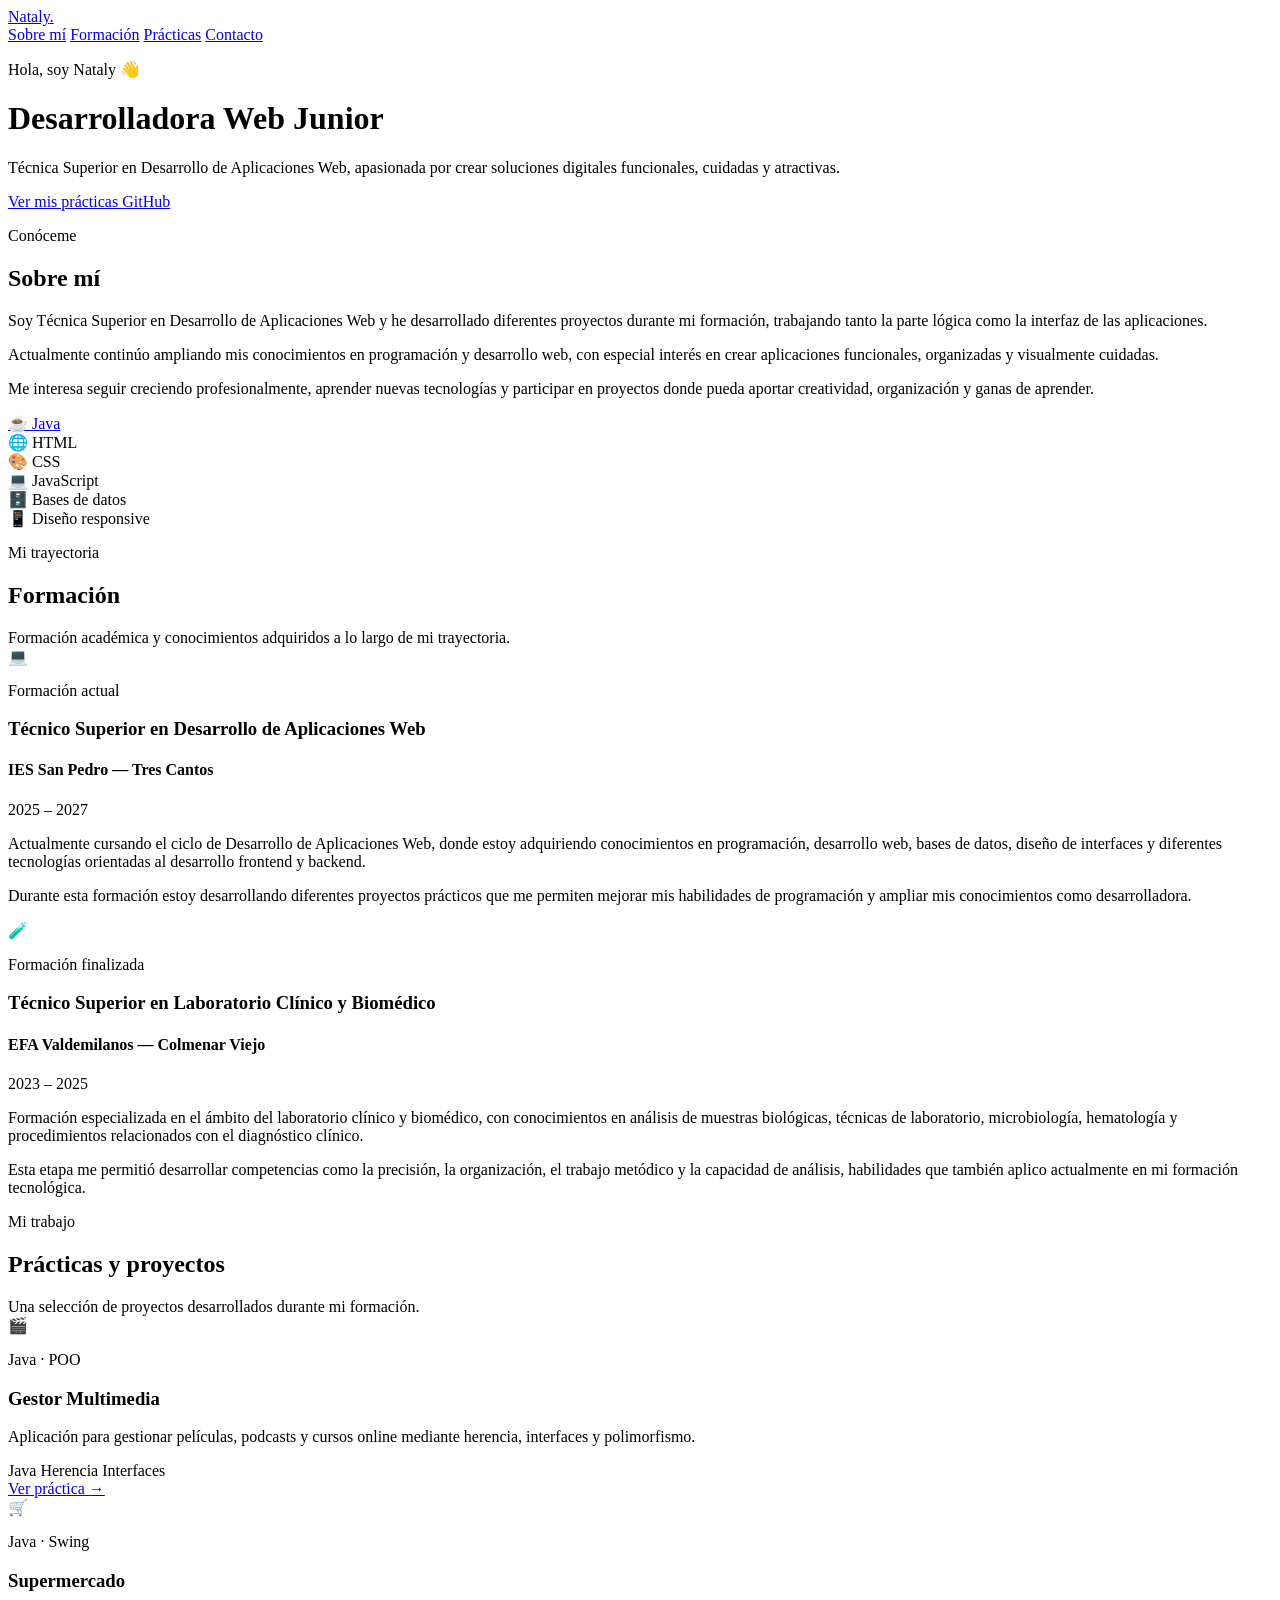
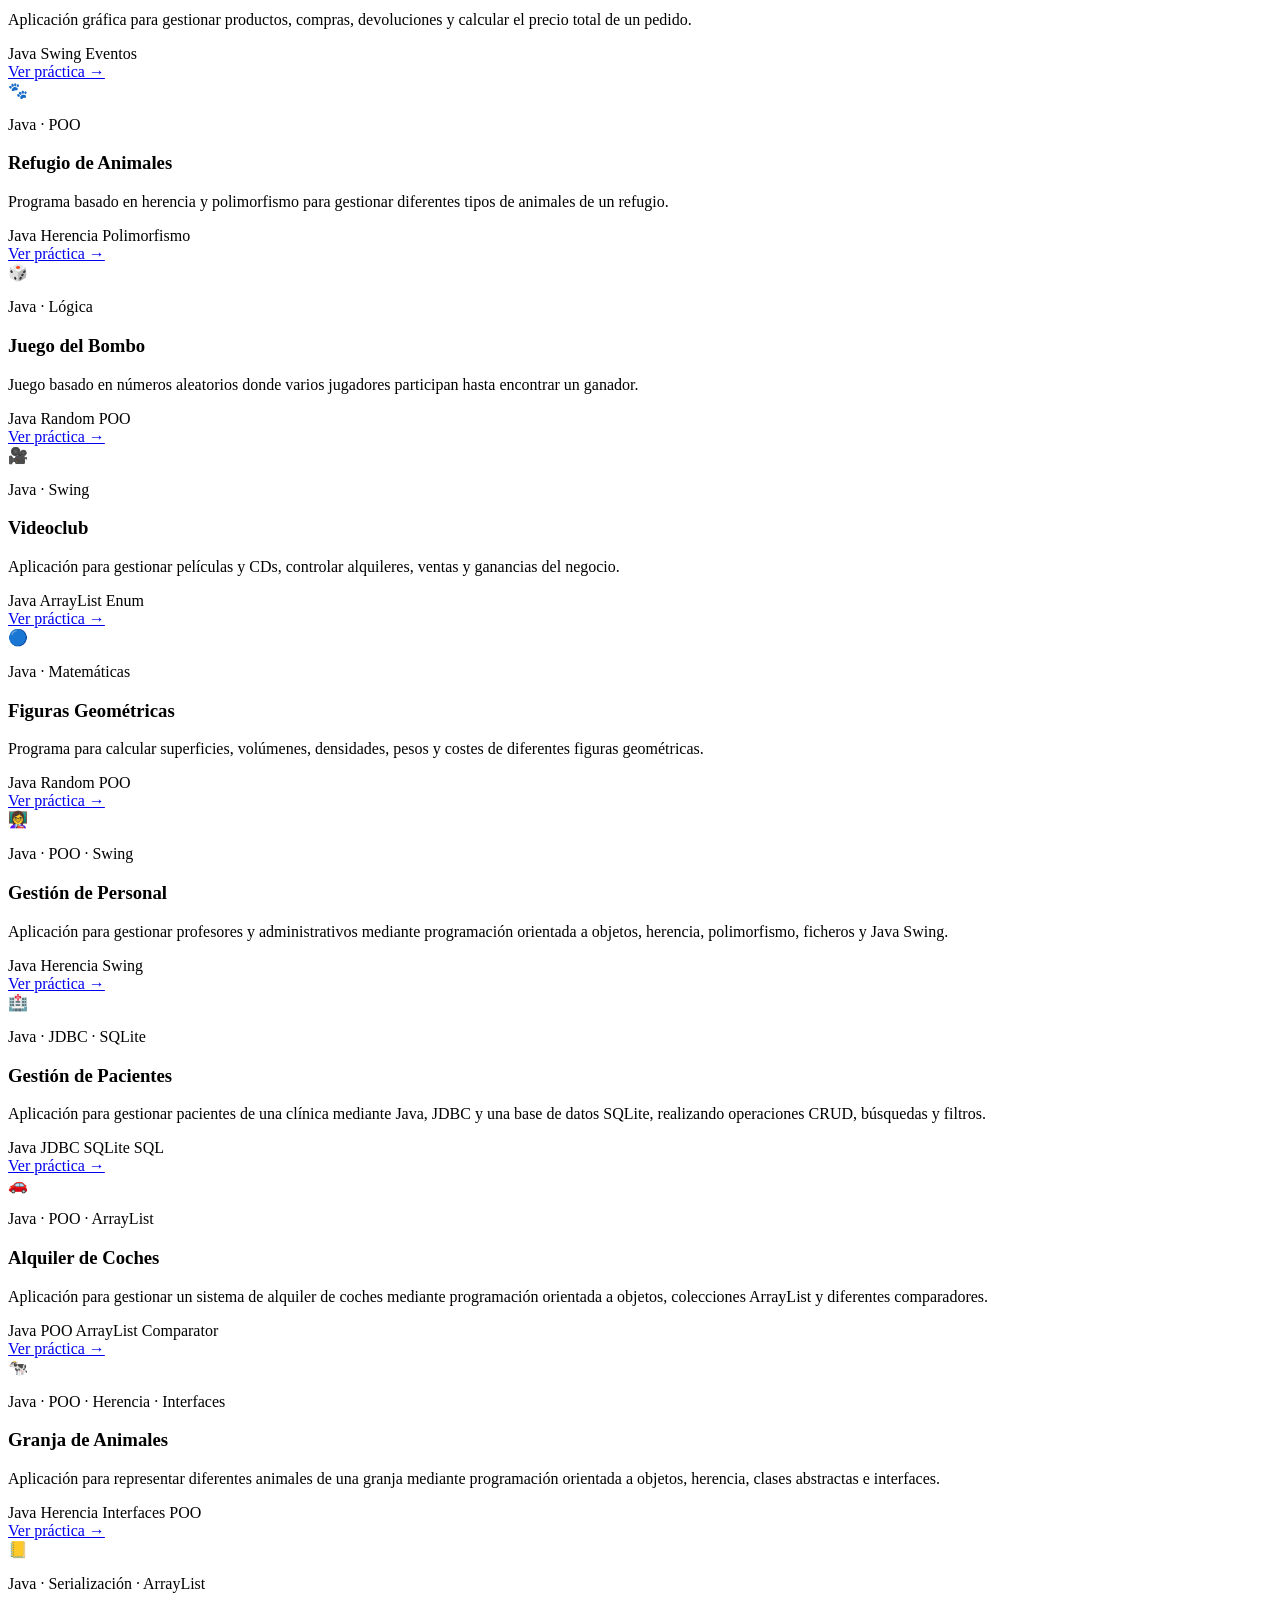
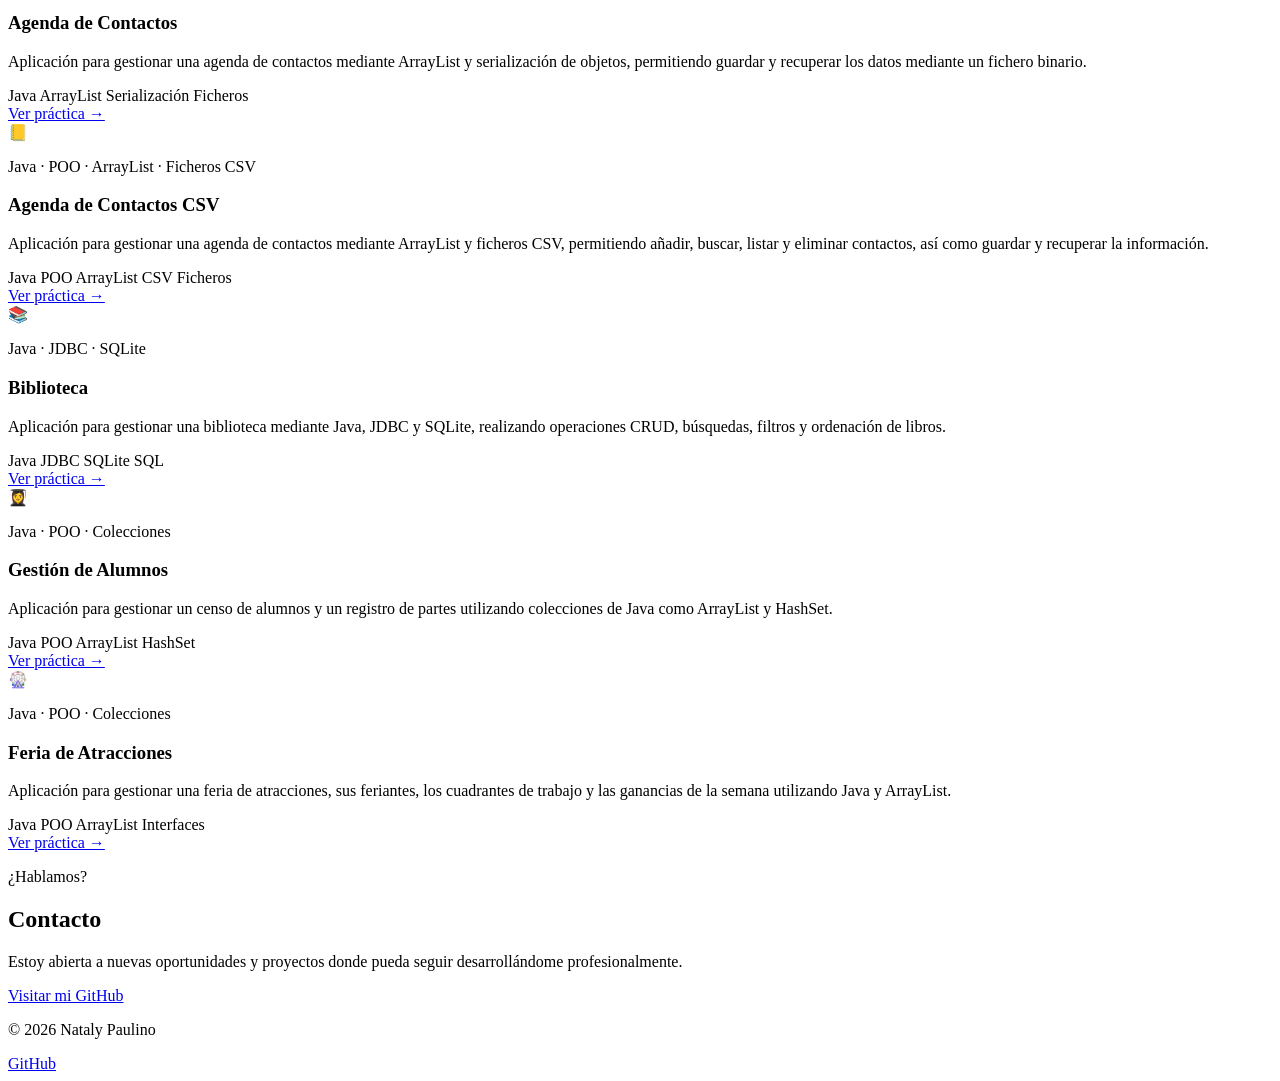
==== index.html @ 2015e556 "Update index.html" ====
<!DOCTYPE html>
<html lang="es">

<head>
    <meta charset="UTF-8">
    <meta name="viewport" content="width=device-width, initial-scale=1.0">

    <title>Nataly Paulino | Portfolio</title>

    <link rel="stylesheet" href="css/style.css">
</head>

<body>

    <!-- CABECERA -->
    <header class="hero">

        <nav class="navbar">
            <a href="index.html" class="logo">Nataly<span>.</span></a>

            <div class="nav-links">
                <a href="#sobre-mi">Sobre mí</a>
                <a href="#formacion">Formación</a>
                <a href="#practicas">Prácticas</a>
                <a href="#contacto">Contacto</a>
            </div>
        </nav>


        <div class="hero-content">

            <p class="saludo">Hola, soy Nataly 👋</p>

            <h1>
                Desarrolladora Web
                <span>Junior</span>
            </h1>

            <p class="descripcion">
                Técnica Superior en Desarrollo de Aplicaciones Web,
                apasionada por crear soluciones digitales funcionales,
                cuidadas y atractivas.
            </p>

            <div class="hero-buttons">

                <a href="#practicas" class="btn principal">
                    Ver mis prácticas
                </a>

                <a href="https://github.com/natalipaulino13"
                   target="_blank"
                   class="btn secundario">
                    GitHub
                </a>

            </div>

        </div>

    </header>


    <!-- SOBRE MÍ -->
    <section id="sobre-mi" class="section sobre-mi">

        <div class="section-title">
            <p>Conóceme</p>
            <h2>Sobre mí</h2>
        </div>


        <div class="about-content">

            <div class="about-text">

                <p>
                    Soy Técnica Superior en Desarrollo de Aplicaciones Web
                    y he desarrollado diferentes proyectos durante mi
                    formación, trabajando tanto la parte lógica como la
                    interfaz de las aplicaciones.
                </p>

                <p>
                    Actualmente continúo ampliando mis conocimientos en
                    programación y desarrollo web, con especial interés
                    en crear aplicaciones funcionales, organizadas y
                    visualmente cuidadas.
                </p>

                <p>
                    Me interesa seguir creciendo profesionalmente,
                    aprender nuevas tecnologías y participar en proyectos
                    donde pueda aportar creatividad, organización y
                    ganas de aprender.
                </p>

            </div>


            <!-- TECNOLOGÍAS -->
            <div class="skills">

                <a href="#practicas" class="skill skill-link">
                    ☕ Java
                </a>

                <div class="skill">
                    🌐 HTML
                </div>

                <div class="skill">
                    🎨 CSS
                </div>

                <div class="skill">
                    💻 JavaScript
                </div>

                <div class="skill">
                    🗄️ Bases de datos
                </div>

                <div class="skill">
                    📱 Diseño responsive
                </div>

            </div>

        </div>

    </section>


    <!-- FORMACIÓN -->
    <section id="formacion" class="section formacion">

        <div class="section-title">
            <p>Mi trayectoria</p>
            <h2>Formación</h2>
            <span>
                Formación académica y conocimientos adquiridos a lo largo
                de mi trayectoria.
            </span>
        </div>


        <div class="education-grid">


            <!-- DAW -->
            <article class="education-card">

                <div class="education-icon">
                    💻
                </div>

                <div class="education-content">

                    <p class="education-type">
                        Formación actual
                    </p>

                    <h3>
                        Técnico Superior en Desarrollo de Aplicaciones Web
                    </h3>

                    <h4>
                        IES San Pedro — Tres Cantos
                    </h4>

                    <p class="education-date">
                        2025 – 2027
                    </p>

                    <p>
                        Actualmente cursando el ciclo de Desarrollo de
                        Aplicaciones Web, donde estoy adquiriendo
                        conocimientos en programación, desarrollo web,
                        bases de datos, diseño de interfaces y diferentes
                        tecnologías orientadas al desarrollo frontend y
                        backend.
                    </p>

                    <p>
                        Durante esta formación estoy desarrollando
                        diferentes proyectos prácticos que me permiten
                        mejorar mis habilidades de programación y ampliar
                        mis conocimientos como desarrolladora.
                    </p>

                </div>

            </article>


            <!-- LABORATORIO -->
            <article class="education-card">

                <div class="education-icon">
                    🧪
                </div>

                <div class="education-content">

                    <p class="education-type">
                        Formación finalizada
                    </p>

                    <h3>
                        Técnico Superior en Laboratorio Clínico y Biomédico
                    </h3>

                    <h4>
                        EFA Valdemilanos — Colmenar Viejo
                    </h4>

                    <p class="education-date">
                        2023 – 2025
                    </p>

                    <p>
                        Formación especializada en el ámbito del
                        laboratorio clínico y biomédico, con conocimientos
                        en análisis de muestras biológicas, técnicas de
                        laboratorio, microbiología, hematología y
                        procedimientos relacionados con el diagnóstico
                        clínico.
                    </p>

                    <p>
                        Esta etapa me permitió desarrollar competencias
                        como la precisión, la organización, el trabajo
                        metódico y la capacidad de análisis, habilidades
                        que también aplico actualmente en mi formación
                        tecnológica.
                    </p>

                </div>

            </article>

        </div>

    </section>


    <!-- PRÁCTICAS -->
    <section id="practicas" class="section practicas">

        <div class="section-title">
            <p>Mi trabajo</p>
            <h2>Prácticas y proyectos</h2>
            <span>
                Una selección de proyectos desarrollados durante mi formación.
            </span>
        </div>


        <div class="projects-grid">


            <!-- GESTOR MULTIMEDIA -->
            <article class="project-card">

                <div class="project-icon">🎬</div>

                <div class="project-content">

                    <p class="project-type">Java · POO</p>

                    <h3>Gestor Multimedia</h3>

                    <p>
                        Aplicación para gestionar películas, podcasts
                        y cursos online mediante herencia,
                        interfaces y polimorfismo.
                    </p>

                    <div class="tags">
                        <span>Java</span>
                        <span>Herencia</span>
                        <span>Interfaces</span>
                    </div>

                    <a href="practicas/gestor-multimedia.html"
                       class="project-link">
                        Ver práctica →
                    </a>

                </div>

            </article>


            <!-- SUPERMERCADO -->
            <article class="project-card">

                <div class="project-icon">🛒</div>

                <div class="project-content">

                    <p class="project-type">Java · Swing</p>

                    <h3>Supermercado</h3>

                    <p>
                        Aplicación gráfica para gestionar productos,
                        compras, devoluciones y calcular el precio
                        total de un pedido.
                    </p>

                    <div class="tags">
                        <span>Java</span>
                        <span>Swing</span>
                        <span>Eventos</span>
                    </div>

                    <a href="practicas/supermercado.html"
                       class="project-link">
                        Ver práctica →
                    </a>

                </div>

            </article>


            <!-- REFUGIO -->
            <article class="project-card">

                <div class="project-icon">🐾</div>

                <div class="project-content">

                    <p class="project-type">Java · POO</p>

                    <h3>Refugio de Animales</h3>

                    <p>
                        Programa basado en herencia y polimorfismo
                        para gestionar diferentes tipos de animales
                        de un refugio.
                    </p>

                    <div class="tags">
                        <span>Java</span>
                        <span>Herencia</span>
                        <span>Polimorfismo</span>
                    </div>

                    <a href="practicas/refugio-animales.html"
                       class="project-link">
                        Ver práctica →
                    </a>

                </div>

            </article>


            <!-- BOMBO -->
            <article class="project-card">

                <div class="project-icon">🎲</div>

                <div class="project-content">

                    <p class="project-type">Java · Lógica</p>

                    <h3>Juego del Bombo</h3>

                    <p>
                        Juego basado en números aleatorios donde
                        varios jugadores participan hasta encontrar
                        un ganador.
                    </p>

                    <div class="tags">
                        <span>Java</span>
                        <span>Random</span>
                        <span>POO</span>
                    </div>

                    <a href="practicas/juego-bombo.html"
                       class="project-link">
                        Ver práctica →
                    </a>

                </div>

            </article>


            <!-- VIDEOCLUB -->
            <article class="project-card">

                <div class="project-icon">🎥</div>

                <div class="project-content">

                    <p class="project-type">Java · Swing</p>

                    <h3>Videoclub</h3>

                    <p>
                        Aplicación para gestionar películas y CDs,
                        controlar alquileres, ventas y ganancias
                        del negocio.
                    </p>

                    <div class="tags">
                        <span>Java</span>
                        <span>ArrayList</span>
                        <span>Enum</span>
                    </div>

                    <a href="practicas/videoclub.html"
                       class="project-link">
                        Ver práctica →
                    </a>

                </div>

            </article>


            <!-- FIGURAS -->
            <article class="project-card">

                <div class="project-icon">🔵</div>

                <div class="project-content">

                    <p class="project-type">Java · Matemáticas</p>

                    <h3>Figuras Geométricas</h3>

                    <p>
                        Programa para calcular superficies,
                        volúmenes, densidades, pesos y costes
                        de diferentes figuras geométricas.
                    </p>

                    <div class="tags">
                        <span>Java</span>
                        <span>Random</span>
                        <span>POO</span>
                    </div>

                    <a href="practicas/figuras-geometricas.html"
                       class="project-link">
                        Ver práctica →
                    </a>

                </div>

            </article>


            <!-- ACADEMIA -->
            <article class="project-card">

                <div class="project-icon">👩‍🏫</div>

                <div class="project-content">

                    <p class="project-type">Java · POO · Swing</p>

                    <h3>Gestión de Personal</h3>

                    <p>
                        Aplicación para gestionar profesores y administrativos
                        mediante programación orientada a objetos, herencia,
                        polimorfismo, ficheros y Java Swing.
                    </p>

                    <div class="tags">
                        <span>Java</span>
                        <span>Herencia</span>
                        <span>Swing</span>
                    </div>

                    <a href="practicas/academia.html"
                       class="project-link">
                        Ver práctica →
                    </a>

                </div>

            </article>


            <!-- CLÍNICA -->
            <article class="project-card">

                <div class="project-icon">🏥</div>

                <div class="project-content">

                    <p class="project-type">Java · JDBC · SQLite</p>

                    <h3>Gestión de Pacientes</h3>

                    <p>
                        Aplicación para gestionar pacientes de una clínica
                        mediante Java, JDBC y una base de datos SQLite,
                        realizando operaciones CRUD, búsquedas y filtros.
                    </p>

                    <div class="tags">
                        <span>Java</span>
                        <span>JDBC</span>
                        <span>SQLite</span>
                        <span>SQL</span>
                    </div>

                    <a href="practicas/clinica.html"
                       class="project-link">
                        Ver práctica →
                    </a>

                </div>

            </article>


            <!-- ALQUILER DE COCHES -->
            <article class="project-card">

                <div class="project-icon">🚗</div>

                <div class="project-content">

                    <p class="project-type">Java · POO · ArrayList</p>

                    <h3>Alquiler de Coches</h3>

                    <p>
                        Aplicación para gestionar un sistema de alquiler
                        de coches mediante programación orientada a objetos,
                        colecciones ArrayList y diferentes comparadores.
                    </p>

                    <div class="tags">
                        <span>Java</span>
                        <span>POO</span>
                        <span>ArrayList</span>
                        <span>Comparator</span>
                    </div>

                    <a href="practicas/alquiler-coches.html"
                       class="project-link">
                        Ver práctica →
                    </a>

                </div>

            </article>


            <!-- GRANJA DE ANIMALES -->
            <article class="project-card">

                <div class="project-icon">🐄</div>

                <div class="project-content">

                    <p class="project-type">
                        Java · POO · Herencia · Interfaces
                    </p>

                    <h3>Granja de Animales</h3>

                    <p>
                        Aplicación para representar diferentes animales
                        de una granja mediante programación orientada a
                        objetos, herencia, clases abstractas e interfaces.
                    </p>

                    <div class="tags">
                        <span>Java</span>
                        <span>Herencia</span>
                        <span>Interfaces</span>
                        <span>POO</span>
                    </div>

                    <a href="practicas/granja-animales.html"
                       class="project-link">
                        Ver práctica →
                    </a>

                </div>

            </article>


            <!-- AGENDA DE CONTACTOS -->
            <article class="project-card">

                <div class="project-icon">📒</div>

                <div class="project-content">

                    <p class="project-type">
                        Java · Serialización · ArrayList
                    </p>

                    <h3>Agenda de Contactos</h3>

                    <p>
                        Aplicación para gestionar una agenda de contactos
                        mediante ArrayList y serialización de objetos,
                        permitiendo guardar y recuperar los datos mediante
                        un fichero binario.
                    </p>

                    <div class="tags">
                        <span>Java</span>
                        <span>ArrayList</span>
                        <span>Serialización</span>
                        <span>Ficheros</span>
                    </div>

                    <a href="practicas/agenda-contactos.html"
                       class="project-link">
                        Ver práctica →
                    </a>

                </div>

            </article>


            <!-- AGENDA DE CONTACTOS CSV -->
            <article class="project-card">

                <div class="project-icon">📒</div>

                <div class="project-content">

                    <p class="project-type">
                        Java · POO · ArrayList · Ficheros CSV
                    </p>

                    <h3>Agenda de Contactos CSV</h3>

                    <p>
                        Aplicación para gestionar una agenda de contactos
                        mediante ArrayList y ficheros CSV, permitiendo añadir,
                        buscar, listar y eliminar contactos, así como guardar
                        y recuperar la información.
                    </p>

                    <div class="tags">
                        <span>Java</span>
                        <span>POO</span>
                        <span>ArrayList</span>
                        <span>CSV</span>
                        <span>Ficheros</span>
                    </div>

                    <a href="practicas/agenda-contactos-csv.html"
                       class="project-link">
                        Ver práctica →
                    </a>

                </div>

            </article>


            <!-- BIBLIOTECA -->
            <article class="project-card">

                <div class="project-icon">📚</div>

                <div class="project-content">

                    <p class="project-type">Java · JDBC · SQLite</p>

                    <h3>Biblioteca</h3>

                    <p>
                        Aplicación para gestionar una biblioteca mediante
                        Java, JDBC y SQLite, realizando operaciones CRUD,
                        búsquedas, filtros y ordenación de libros.
                    </p>

                    <div class="tags">
                        <span>Java</span>
                        <span>JDBC</span>
                        <span>SQLite</span>
                        <span>SQL</span>
                    </div>

                    <a href="practicas/biblioteca.html"
                       class="project-link">
                        Ver práctica →
                    </a>

                </div>

            </article>


            <!-- GESTIÓN DE ALUMNOS -->
            <article class="project-card">

                <div class="project-icon">👩‍🎓</div>

                <div class="project-content">

                    <p class="project-type">Java · POO · Colecciones</p>

                    <h3>Gestión de Alumnos</h3>

                    <p>
                        Aplicación para gestionar un censo de alumnos y
                        un registro de partes utilizando colecciones de
                        Java como ArrayList y HashSet.
                    </p>

                    <div class="tags">
                        <span>Java</span>
                        <span>POO</span>
                        <span>ArrayList</span>
                        <span>HashSet</span>
                    </div>

                    <a href="practicas/censo.html"
                       class="project-link">
                        Ver práctica →
                    </a>

                </div>

            </article>


            <!-- FERIA DE ATRACCIONES -->
            <article class="project-card">

                <div class="project-icon">🎡</div>

                <div class="project-content">

                    <p class="project-type">Java · POO · Colecciones</p>

                    <h3>Feria de Atracciones</h3>

                    <p>
                        Aplicación para gestionar una feria de atracciones,
                        sus feriantes, los cuadrantes de trabajo y las
                        ganancias de la semana utilizando Java y ArrayList.
                    </p>

                    <div class="tags">
                        <span>Java</span>
                        <span>POO</span>
                        <span>ArrayList</span>
                        <span>Interfaces</span>
                    </div>

                    <a href="practicas/parque.html"
                       class="project-link">
                        Ver práctica →
                    </a>

                </div>

            </article>


        </div>

    </section>


    <!-- CONTACTO -->
    <section id="contacto" class="section contacto">

        <div class="section-title">
            <p>¿Hablamos?</p>
            <h2>Contacto</h2>
        </div>

        <p>
            Estoy abierta a nuevas oportunidades y proyectos
            donde pueda seguir desarrollándome profesionalmente.
        </p>

        <a href="https://github.com/natalipaulino13"
           target="_blank"
           class="btn principal">
            Visitar mi GitHub
        </a>

    </section>


    <!-- FOOTER -->
    <footer>

        <p>
            © 2026 Nataly Paulino
        </p>

        <a href="https://github.com/natalipaulino13"
           target="_blank">
            GitHub
        </a>

    </footer>


</body>

</html>
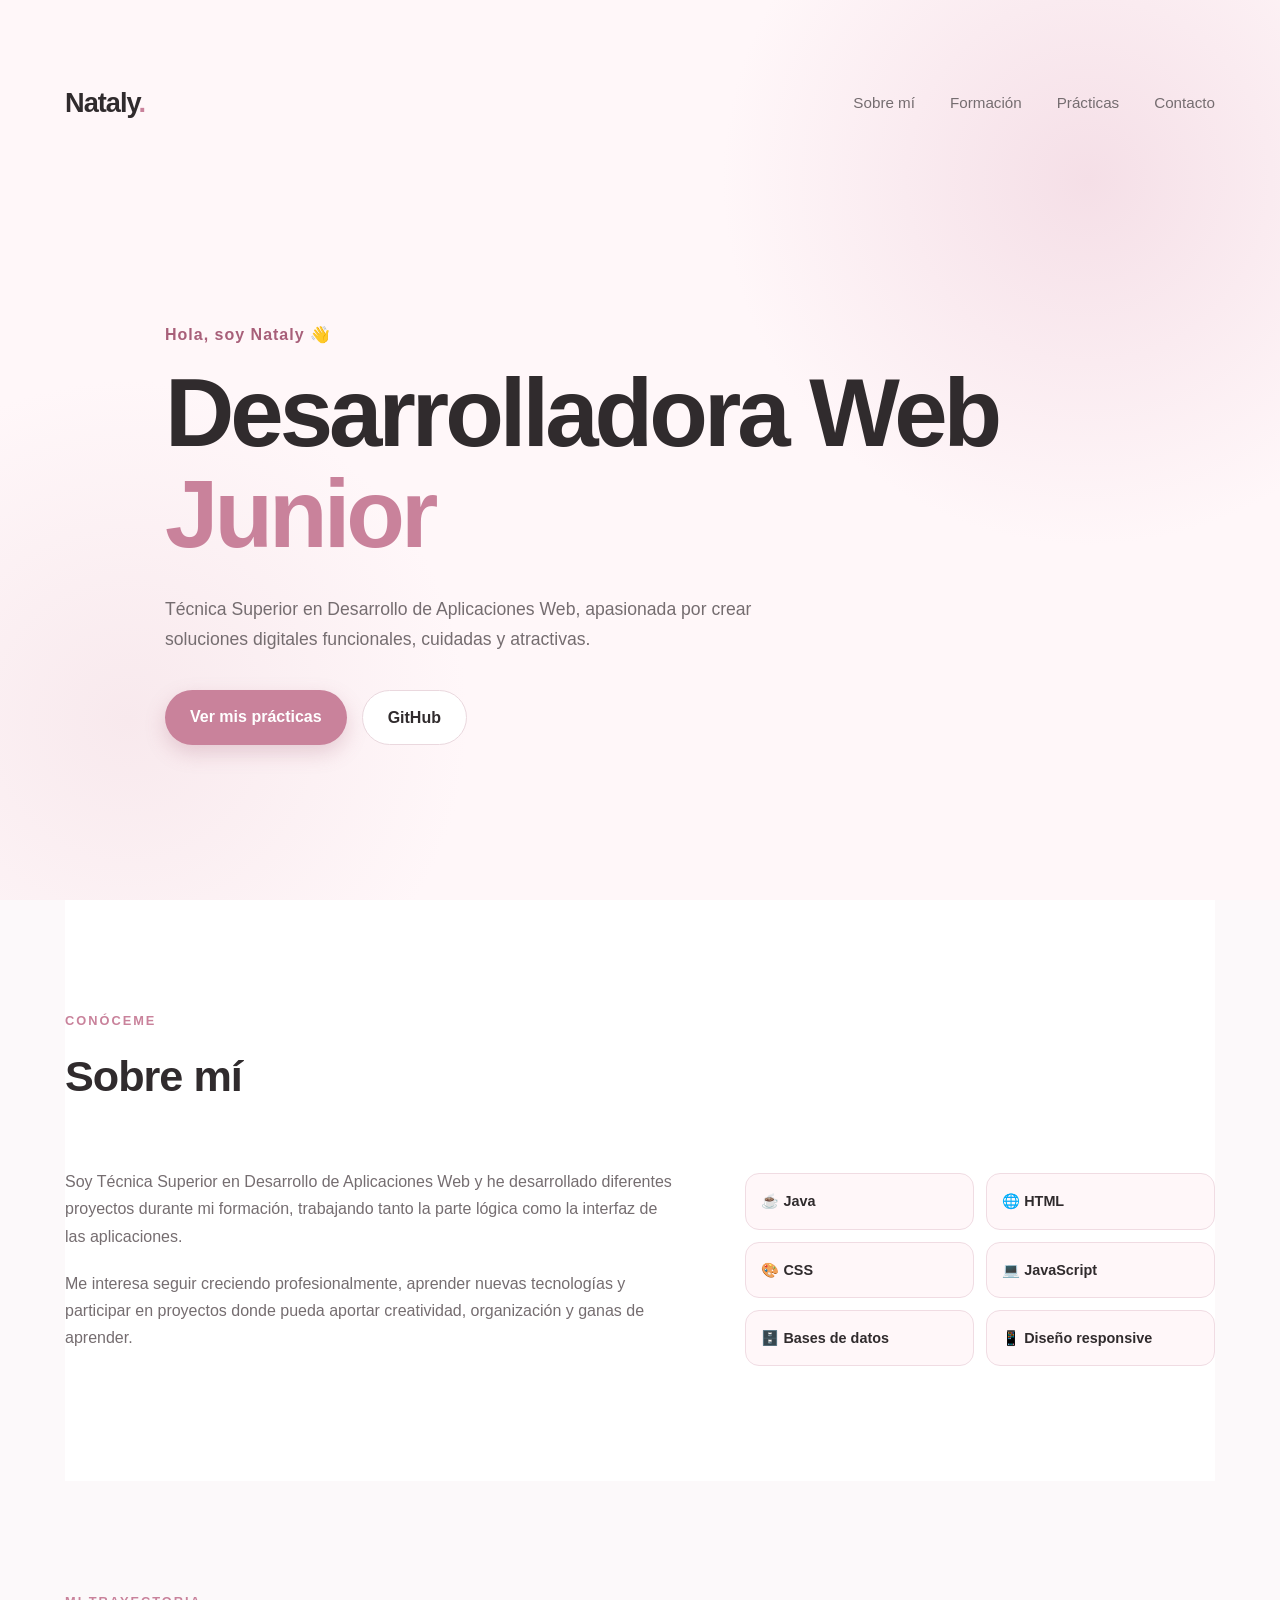
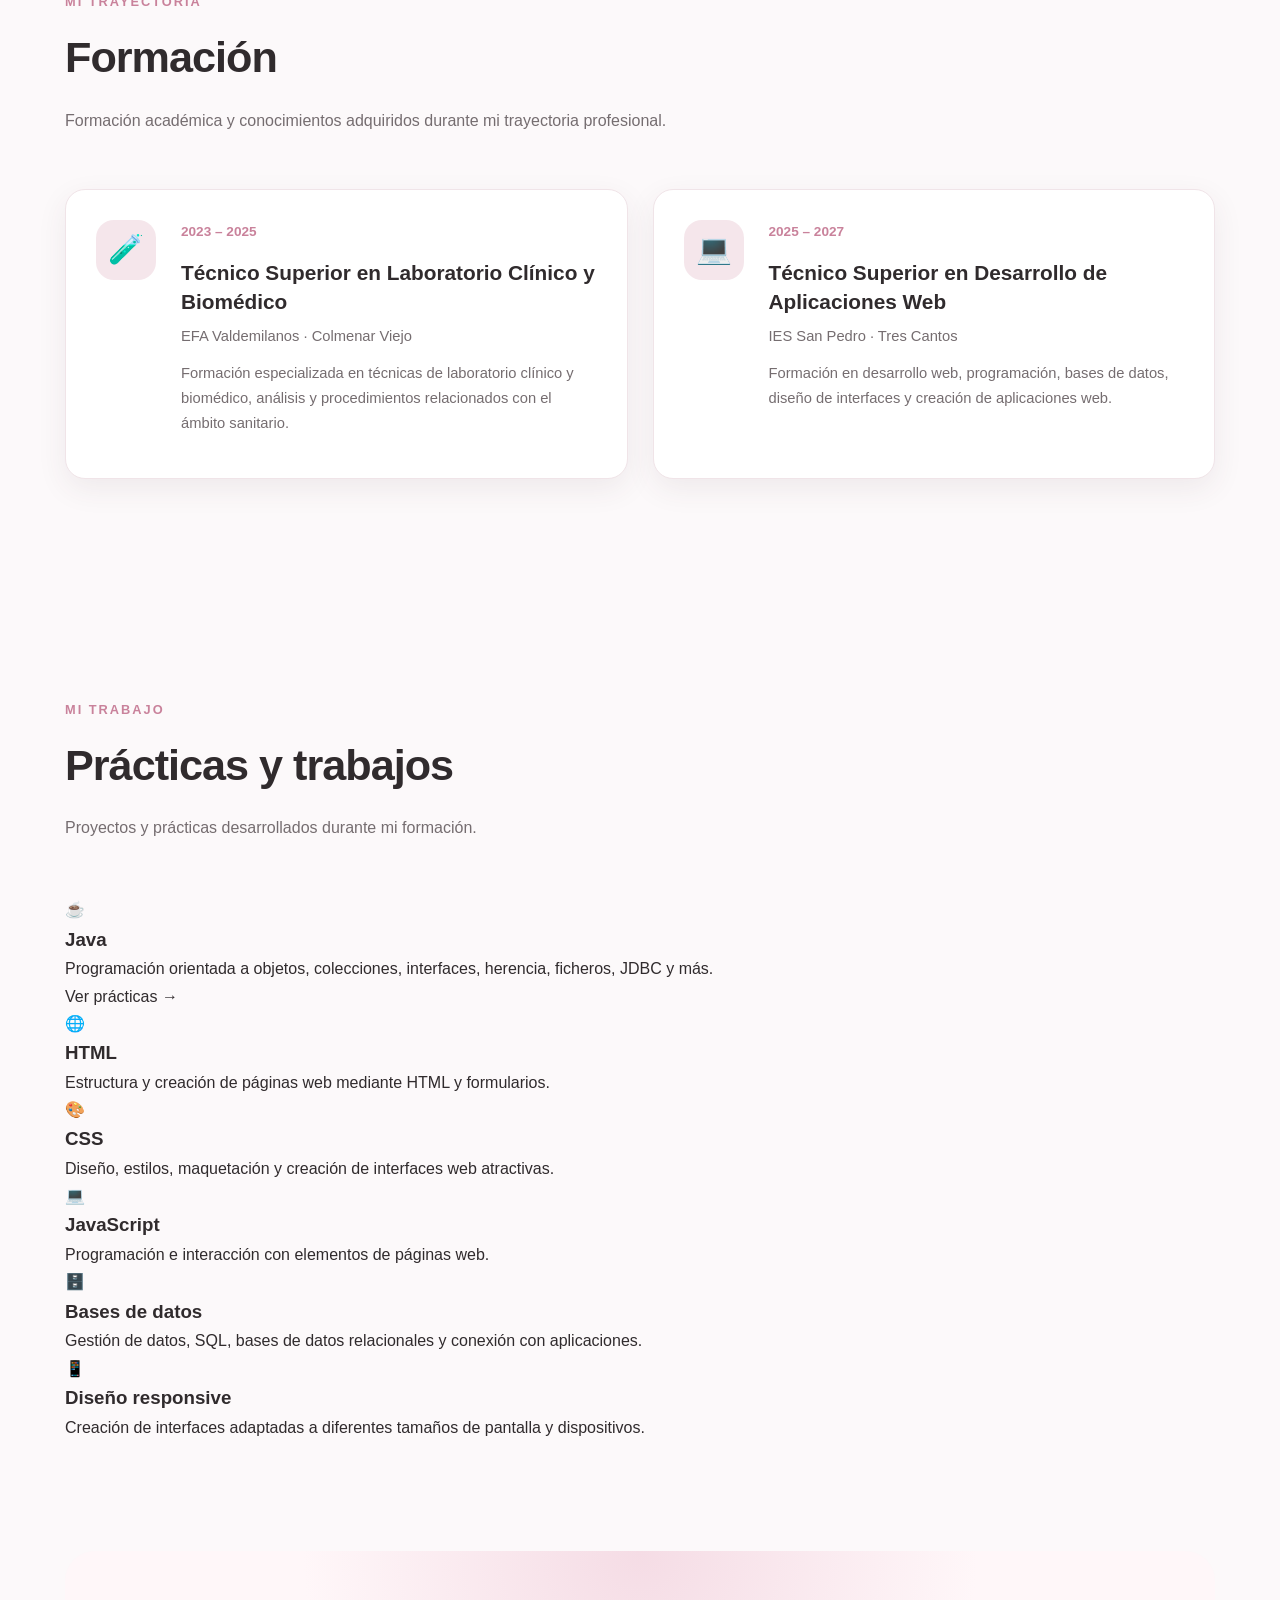
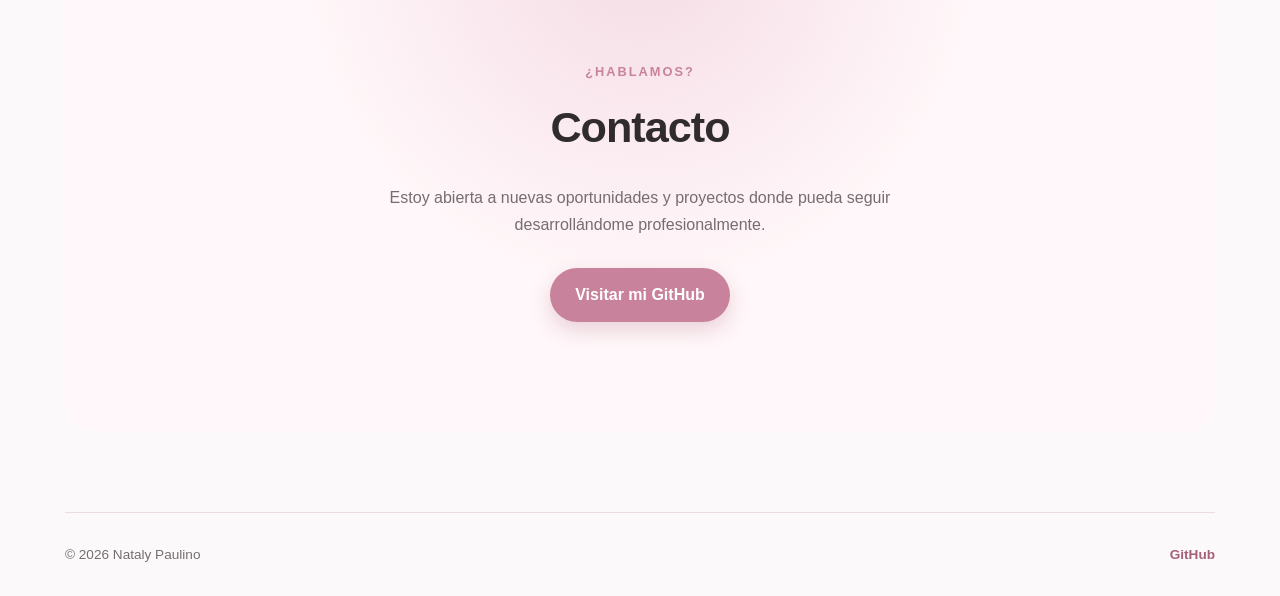
==== commit e99d7245: "Update index.html" ====
--- a/index.html
+++ b/index.html
@@ -12,11 +12,15 @@
 
 <body>
 
-    <!-- CABECERA -->
+    <!-- ==================== CABECERA ==================== -->
+
     <header class="hero">
 
         <nav class="navbar">
-            <a href="index.html" class="logo">Nataly<span>.</span></a>
+
+            <a href="index.html" class="logo">
+                Nataly<span>.</span>
+            </a>
 
             <div class="nav-links">
                 <a href="#sobre-mi">Sobre mí</a>
@@ -24,12 +28,15 @@
                 <a href="#practicas">Prácticas</a>
                 <a href="#contacto">Contacto</a>
             </div>
+
         </nav>
 
 
         <div class="hero-content">
 
-            <p class="saludo">Hola, soy Nataly 👋</p>
+            <p class="saludo">
+                Hola, soy Nataly 👋
+            </p>
 
             <h1>
                 Desarrolladora Web
@@ -42,6 +49,7 @@
                 cuidadas y atractivas.
             </p>
 
+
             <div class="hero-buttons">
 
                 <a href="#practicas" class="btn principal">
@@ -61,12 +69,16 @@
     </header>
 
 
-    <!-- SOBRE MÍ -->
+    <!-- ==================== SOBRE MÍ ==================== -->
+
     <section id="sobre-mi" class="section sobre-mi">
 
         <div class="section-title">
+
             <p>Conóceme</p>
+
             <h2>Sobre mí</h2>
+
         </div>
 
 
@@ -82,28 +94,20 @@
                 </p>
 
                 <p>
-                    Actualmente continúo ampliando mis conocimientos en
-                    programación y desarrollo web, con especial interés
-                    en crear aplicaciones funcionales, organizadas y
-                    visualmente cuidadas.
-                </p>
-
-                <p>
                     Me interesa seguir creciendo profesionalmente,
                     aprender nuevas tecnologías y participar en proyectos
-                    donde pueda aportar creatividad, organización y
-                    ganas de aprender.
+                    donde pueda aportar creatividad, organización y ganas
+                    de aprender.
                 </p>
 
             </div>
 
 
-            <!-- TECNOLOGÍAS -->
             <div class="skills">
 
-                <a href="#practicas" class="skill skill-link">
+                <div class="skill">
                     ☕ Java
-                </a>
+                </div>
 
                 <div class="skill">
                     🌐 HTML
@@ -132,23 +136,62 @@
     </section>
 
 
-    <!-- FORMACIÓN -->
+    <!-- ==================== FORMACIÓN ==================== -->
+
     <section id="formacion" class="section formacion">
 
         <div class="section-title">
+
             <p>Mi trayectoria</p>
+
             <h2>Formación</h2>
+
             <span>
-                Formación académica y conocimientos adquiridos a lo largo
-                de mi trayectoria.
+                Formación académica y conocimientos adquiridos
+                durante mi trayectoria profesional.
             </span>
+
         </div>
 
 
         <div class="education-grid">
 
 
+            <!-- LABORATORIO -->
+
+            <article class="education-card">
+
+                <div class="education-icon">
+                    🧪
+                </div>
+
+                <div class="education-content">
+
+                    <p class="education-date">
+                        2023 – 2025
+                    </p>
+
+                    <h3>
+                        Técnico Superior en Laboratorio Clínico y Biomédico
+                    </h3>
+
+                    <p class="education-place">
+                        EFA Valdemilanos · Colmenar Viejo
+                    </p>
+
+                    <p class="education-description">
+                        Formación especializada en técnicas de laboratorio
+                        clínico y biomédico, análisis y procedimientos
+                        relacionados con el ámbito sanitario.
+                    </p>
+
+                </div>
+
+            </article>
+
+
             <!-- DAW -->
+
             <article class="education-card">
 
                 <div class="education-icon">
@@ -157,36 +200,22 @@
 
                 <div class="education-content">
 
-                    <p class="education-type">
-                        Formación actual
+                    <p class="education-date">
+                        2025 – 2027
                     </p>
 
                     <h3>
                         Técnico Superior en Desarrollo de Aplicaciones Web
                     </h3>
 
-                    <h4>
-                        IES San Pedro — Tres Cantos
-                    </h4>
-
-                    <p class="education-date">
-                        2025 – 2027
-                    </p>
-
-                    <p>
-                        Actualmente cursando el ciclo de Desarrollo de
-                        Aplicaciones Web, donde estoy adquiriendo
-                        conocimientos en programación, desarrollo web,
-                        bases de datos, diseño de interfaces y diferentes
-                        tecnologías orientadas al desarrollo frontend y
-                        backend.
-                    </p>
-
-                    <p>
-                        Durante esta formación estoy desarrollando
-                        diferentes proyectos prácticos que me permiten
-                        mejorar mis habilidades de programación y ampliar
-                        mis conocimientos como desarrolladora.
+                    <p class="education-place">
+                        IES San Pedro · Tres Cantos
+                    </p>
+
+                    <p class="education-description">
+                        Formación en desarrollo web, programación,
+                        bases de datos, diseño de interfaces y creación
+                        de aplicaciones web.
                     </p>
 
                 </div>
@@ -194,582 +223,165 @@
             </article>
 
 
-            <!-- LABORATORIO -->
-            <article class="education-card">
-
-                <div class="education-icon">
-                    🧪
-                </div>
-
-                <div class="education-content">
-
-                    <p class="education-type">
-                        Formación finalizada
-                    </p>
-
-                    <h3>
-                        Técnico Superior en Laboratorio Clínico y Biomédico
-                    </h3>
-
-                    <h4>
-                        EFA Valdemilanos — Colmenar Viejo
-                    </h4>
-
-                    <p class="education-date">
-                        2023 – 2025
-                    </p>
-
-                    <p>
-                        Formación especializada en el ámbito del
-                        laboratorio clínico y biomédico, con conocimientos
-                        en análisis de muestras biológicas, técnicas de
-                        laboratorio, microbiología, hematología y
-                        procedimientos relacionados con el diagnóstico
-                        clínico.
-                    </p>
-
-                    <p>
-                        Esta etapa me permitió desarrollar competencias
-                        como la precisión, la organización, el trabajo
-                        metódico y la capacidad de análisis, habilidades
-                        que también aplico actualmente en mi formación
-                        tecnológica.
-                    </p>
-
-                </div>
-
-            </article>
-
         </div>
 
     </section>
 
 
-    <!-- PRÁCTICAS -->
+    <!-- ==================== PRÁCTICAS Y TRABAJOS ==================== -->
+
     <section id="practicas" class="section practicas">
 
         <div class="section-title">
+
             <p>Mi trabajo</p>
-            <h2>Prácticas y proyectos</h2>
+
+            <h2>Prácticas y trabajos</h2>
+
             <span>
-                Una selección de proyectos desarrollados durante mi formación.
+                Proyectos y prácticas desarrollados durante mi formación.
             </span>
-        </div>
-
-
-        <div class="projects-grid">
-
-
-            <!-- GESTOR MULTIMEDIA -->
-            <article class="project-card">
-
-                <div class="project-icon">🎬</div>
-
-                <div class="project-content">
-
-                    <p class="project-type">Java · POO</p>
-
-                    <h3>Gestor Multimedia</h3>
-
-                    <p>
-                        Aplicación para gestionar películas, podcasts
-                        y cursos online mediante herencia,
-                        interfaces y polimorfismo.
-                    </p>
-
-                    <div class="tags">
-                        <span>Java</span>
-                        <span>Herencia</span>
-                        <span>Interfaces</span>
-                    </div>
-
-                    <a href="practicas/gestor-multimedia.html"
-                       class="project-link">
-                        Ver práctica →
-                    </a>
-
-                </div>
-
-            </article>
-
-
-            <!-- SUPERMERCADO -->
-            <article class="project-card">
-
-                <div class="project-icon">🛒</div>
-
-                <div class="project-content">
-
-                    <p class="project-type">Java · Swing</p>
-
-                    <h3>Supermercado</h3>
-
-                    <p>
-                        Aplicación gráfica para gestionar productos,
-                        compras, devoluciones y calcular el precio
-                        total de un pedido.
-                    </p>
-
-                    <div class="tags">
-                        <span>Java</span>
-                        <span>Swing</span>
-                        <span>Eventos</span>
-                    </div>
-
-                    <a href="practicas/supermercado.html"
-                       class="project-link">
-                        Ver práctica →
-                    </a>
-
-                </div>
-
-            </article>
-
-
-            <!-- REFUGIO -->
-            <article class="project-card">
-
-                <div class="project-icon">🐾</div>
-
-                <div class="project-content">
-
-                    <p class="project-type">Java · POO</p>
-
-                    <h3>Refugio de Animales</h3>
-
-                    <p>
-                        Programa basado en herencia y polimorfismo
-                        para gestionar diferentes tipos de animales
-                        de un refugio.
-                    </p>
-
-                    <div class="tags">
-                        <span>Java</span>
-                        <span>Herencia</span>
-                        <span>Polimorfismo</span>
-                    </div>
-
-                    <a href="practicas/refugio-animales.html"
-                       class="project-link">
-                        Ver práctica →
-                    </a>
-
-                </div>
-
-            </article>
-
-
-            <!-- BOMBO -->
-            <article class="project-card">
-
-                <div class="project-icon">🎲</div>
-
-                <div class="project-content">
-
-                    <p class="project-type">Java · Lógica</p>
-
-                    <h3>Juego del Bombo</h3>
-
-                    <p>
-                        Juego basado en números aleatorios donde
-                        varios jugadores participan hasta encontrar
-                        un ganador.
-                    </p>
-
-                    <div class="tags">
-                        <span>Java</span>
-                        <span>Random</span>
-                        <span>POO</span>
-                    </div>
-
-                    <a href="practicas/juego-bombo.html"
-                       class="project-link">
-                        Ver práctica →
-                    </a>
-
-                </div>
-
-            </article>
-
-
-            <!-- VIDEOCLUB -->
-            <article class="project-card">
-
-                <div class="project-icon">🎥</div>
-
-                <div class="project-content">
-
-                    <p class="project-type">Java · Swing</p>
-
-                    <h3>Videoclub</h3>
-
-                    <p>
-                        Aplicación para gestionar películas y CDs,
-                        controlar alquileres, ventas y ganancias
-                        del negocio.
-                    </p>
-
-                    <div class="tags">
-                        <span>Java</span>
-                        <span>ArrayList</span>
-                        <span>Enum</span>
-                    </div>
-
-                    <a href="practicas/videoclub.html"
-                       class="project-link">
-                        Ver práctica →
-                    </a>
-
-                </div>
-
-            </article>
-
-
-            <!-- FIGURAS -->
-            <article class="project-card">
-
-                <div class="project-icon">🔵</div>
-
-                <div class="project-content">
-
-                    <p class="project-type">Java · Matemáticas</p>
-
-                    <h3>Figuras Geométricas</h3>
-
-                    <p>
-                        Programa para calcular superficies,
-                        volúmenes, densidades, pesos y costes
-                        de diferentes figuras geométricas.
-                    </p>
-
-                    <div class="tags">
-                        <span>Java</span>
-                        <span>Random</span>
-                        <span>POO</span>
-                    </div>
-
-                    <a href="practicas/figuras-geometricas.html"
-                       class="project-link">
-                        Ver práctica →
-                    </a>
-
-                </div>
-
-            </article>
-
-
-            <!-- ACADEMIA -->
-            <article class="project-card">
-
-                <div class="project-icon">👩‍🏫</div>
-
-                <div class="project-content">
-
-                    <p class="project-type">Java · POO · Swing</p>
-
-                    <h3>Gestión de Personal</h3>
-
-                    <p>
-                        Aplicación para gestionar profesores y administrativos
-                        mediante programación orientada a objetos, herencia,
-                        polimorfismo, ficheros y Java Swing.
-                    </p>
-
-                    <div class="tags">
-                        <span>Java</span>
-                        <span>Herencia</span>
-                        <span>Swing</span>
-                    </div>
-
-                    <a href="practicas/academia.html"
-                       class="project-link">
-                        Ver práctica →
-                    </a>
-
-                </div>
-
-            </article>
-
-
-            <!-- CLÍNICA -->
-            <article class="project-card">
-
-                <div class="project-icon">🏥</div>
-
-                <div class="project-content">
-
-                    <p class="project-type">Java · JDBC · SQLite</p>
-
-                    <h3>Gestión de Pacientes</h3>
-
-                    <p>
-                        Aplicación para gestionar pacientes de una clínica
-                        mediante Java, JDBC y una base de datos SQLite,
-                        realizando operaciones CRUD, búsquedas y filtros.
-                    </p>
-
-                    <div class="tags">
-                        <span>Java</span>
-                        <span>JDBC</span>
-                        <span>SQLite</span>
-                        <span>SQL</span>
-                    </div>
-
-                    <a href="practicas/clinica.html"
-                       class="project-link">
-                        Ver práctica →
-                    </a>
-
-                </div>
-
-            </article>
-
-
-            <!-- ALQUILER DE COCHES -->
-            <article class="project-card">
-
-                <div class="project-icon">🚗</div>
-
-                <div class="project-content">
-
-                    <p class="project-type">Java · POO · ArrayList</p>
-
-                    <h3>Alquiler de Coches</h3>
-
-                    <p>
-                        Aplicación para gestionar un sistema de alquiler
-                        de coches mediante programación orientada a objetos,
-                        colecciones ArrayList y diferentes comparadores.
-                    </p>
-
-                    <div class="tags">
-                        <span>Java</span>
-                        <span>POO</span>
-                        <span>ArrayList</span>
-                        <span>Comparator</span>
-                    </div>
-
-                    <a href="practicas/alquiler-coches.html"
-                       class="project-link">
-                        Ver práctica →
-                    </a>
-
-                </div>
-
-            </article>
-
-
-            <!-- GRANJA DE ANIMALES -->
-            <article class="project-card">
-
-                <div class="project-icon">🐄</div>
-
-                <div class="project-content">
-
-                    <p class="project-type">
-                        Java · POO · Herencia · Interfaces
-                    </p>
-
-                    <h3>Granja de Animales</h3>
-
-                    <p>
-                        Aplicación para representar diferentes animales
-                        de una granja mediante programación orientada a
-                        objetos, herencia, clases abstractas e interfaces.
-                    </p>
-
-                    <div class="tags">
-                        <span>Java</span>
-                        <span>Herencia</span>
-                        <span>Interfaces</span>
-                        <span>POO</span>
-                    </div>
-
-                    <a href="practicas/granja-animales.html"
-                       class="project-link">
-                        Ver práctica →
-                    </a>
-
-                </div>
-
-            </article>
-
-
-            <!-- AGENDA DE CONTACTOS -->
-            <article class="project-card">
-
-                <div class="project-icon">📒</div>
-
-                <div class="project-content">
-
-                    <p class="project-type">
-                        Java · Serialización · ArrayList
-                    </p>
-
-                    <h3>Agenda de Contactos</h3>
-
-                    <p>
-                        Aplicación para gestionar una agenda de contactos
-                        mediante ArrayList y serialización de objetos,
-                        permitiendo guardar y recuperar los datos mediante
-                        un fichero binario.
-                    </p>
-
-                    <div class="tags">
-                        <span>Java</span>
-                        <span>ArrayList</span>
-                        <span>Serialización</span>
-                        <span>Ficheros</span>
-                    </div>
-
-                    <a href="practicas/agenda-contactos.html"
-                       class="project-link">
-                        Ver práctica →
-                    </a>
-
-                </div>
-
-            </article>
-
-
-            <!-- AGENDA DE CONTACTOS CSV -->
-            <article class="project-card">
-
-                <div class="project-icon">📒</div>
-
-                <div class="project-content">
-
-                    <p class="project-type">
-                        Java · POO · ArrayList · Ficheros CSV
-                    </p>
-
-                    <h3>Agenda de Contactos CSV</h3>
-
-                    <p>
-                        Aplicación para gestionar una agenda de contactos
-                        mediante ArrayList y ficheros CSV, permitiendo añadir,
-                        buscar, listar y eliminar contactos, así como guardar
-                        y recuperar la información.
-                    </p>
-
-                    <div class="tags">
-                        <span>Java</span>
-                        <span>POO</span>
-                        <span>ArrayList</span>
-                        <span>CSV</span>
-                        <span>Ficheros</span>
-                    </div>
-
-                    <a href="practicas/agenda-contactos-csv.html"
-                       class="project-link">
-                        Ver práctica →
-                    </a>
-
-                </div>
-
-            </article>
-
-
-            <!-- BIBLIOTECA -->
-            <article class="project-card">
-
-                <div class="project-icon">📚</div>
-
-                <div class="project-content">
-
-                    <p class="project-type">Java · JDBC · SQLite</p>
-
-                    <h3>Biblioteca</h3>
-
-                    <p>
-                        Aplicación para gestionar una biblioteca mediante
-                        Java, JDBC y SQLite, realizando operaciones CRUD,
-                        búsquedas, filtros y ordenación de libros.
-                    </p>
-
-                    <div class="tags">
-                        <span>Java</span>
-                        <span>JDBC</span>
-                        <span>SQLite</span>
-                        <span>SQL</span>
-                    </div>
-
-                    <a href="practicas/biblioteca.html"
-                       class="project-link">
-                        Ver práctica →
-                    </a>
-
-                </div>
-
-            </article>
-
-
-            <!-- GESTIÓN DE ALUMNOS -->
-            <article class="project-card">
-
-                <div class="project-icon">👩‍🎓</div>
-
-                <div class="project-content">
-
-                    <p class="project-type">Java · POO · Colecciones</p>
-
-                    <h3>Gestión de Alumnos</h3>
-
-                    <p>
-                        Aplicación para gestionar un censo de alumnos y
-                        un registro de partes utilizando colecciones de
-                        Java como ArrayList y HashSet.
-                    </p>
-
-                    <div class="tags">
-                        <span>Java</span>
-                        <span>POO</span>
-                        <span>ArrayList</span>
-                        <span>HashSet</span>
-                    </div>
-
-                    <a href="practicas/censo.html"
-                       class="project-link">
-                        Ver práctica →
-                    </a>
-
-                </div>
-
-            </article>
-
-
-            <!-- FERIA DE ATRACCIONES -->
-            <article class="project-card">
-
-                <div class="project-icon">🎡</div>
-
-                <div class="project-content">
-
-                    <p class="project-type">Java · POO · Colecciones</p>
-
-                    <h3>Feria de Atracciones</h3>
-
-                    <p>
-                        Aplicación para gestionar una feria de atracciones,
-                        sus feriantes, los cuadrantes de trabajo y las
-                        ganancias de la semana utilizando Java y ArrayList.
-                    </p>
-
-                    <div class="tags">
-                        <span>Java</span>
-                        <span>POO</span>
-                        <span>ArrayList</span>
-                        <span>Interfaces</span>
-                    </div>
-
-                    <a href="practicas/parque.html"
-                       class="project-link">
-                        Ver práctica →
-                    </a>
-
-                </div>
-
-            </article>
+
+        </div>
+
+
+        <div class="technology-grid">
+
+
+            <!-- JAVA -->
+
+            <a href="practicas/java.html" class="technology-card">
+
+                <div class="technology-icon">
+                    ☕
+                </div>
+
+                <div class="technology-content">
+
+                    <h3>Java</h3>
+
+                    <p>
+                        Programación orientada a objetos, colecciones,
+                        interfaces, herencia, ficheros, JDBC y más.
+                    </p>
+
+                    <span class="technology-link">
+                        Ver prácticas →
+                    </span>
+
+                </div>
+
+            </a>
+
+
+            <!-- HTML -->
+
+            <div class="technology-card">
+
+                <div class="technology-icon">
+                    🌐
+                </div>
+
+                <div class="technology-content">
+
+                    <h3>HTML</h3>
+
+                    <p>
+                        Estructura y creación de páginas web mediante
+                        HTML y formularios.
+                    </p>
+
+                </div>
+
+            </div>
+
+
+            <!-- CSS -->
+
+            <div class="technology-card">
+
+                <div class="technology-icon">
+                    🎨
+                </div>
+
+                <div class="technology-content">
+
+                    <h3>CSS</h3>
+
+                    <p>
+                        Diseño, estilos, maquetación y creación de
+                        interfaces web atractivas.
+                    </p>
+
+                </div>
+
+            </div>
+
+
+            <!-- JAVASCRIPT -->
+
+            <div class="technology-card">
+
+                <div class="technology-icon">
+                    💻
+                </div>
+
+                <div class="technology-content">
+
+                    <h3>JavaScript</h3>
+
+                    <p>
+                        Programación e interacción con elementos
+                        de páginas web.
+                    </p>
+
+                </div>
+
+            </div>
+
+
+            <!-- BASES DE DATOS -->
+
+            <div class="technology-card">
+
+                <div class="technology-icon">
+                    🗄️
+                </div>
+
+                <div class="technology-content">
+
+                    <h3>Bases de datos</h3>
+
+                    <p>
+                        Gestión de datos, SQL, bases de datos relacionales
+                        y conexión con aplicaciones.
+                    </p>
+
+                </div>
+
+            </div>
+
+
+            <!-- RESPONSIVE -->
+
+            <div class="technology-card">
+
+                <div class="technology-icon">
+                    📱
+                </div>
+
+                <div class="technology-content">
+
+                    <h3>Diseño responsive</h3>
+
+                    <p>
+                        Creación de interfaces adaptadas a diferentes
+                        tamaños de pantalla y dispositivos.
+                    </p>
+
+                </div>
+
+            </div>
 
 
         </div>
@@ -777,29 +389,38 @@
     </section>
 
 
-    <!-- CONTACTO -->
+    <!-- ==================== CONTACTO ==================== -->
+
     <section id="contacto" class="section contacto">
 
         <div class="section-title">
+
             <p>¿Hablamos?</p>
+
             <h2>Contacto</h2>
-        </div>
+
+        </div>
+
 
         <p>
             Estoy abierta a nuevas oportunidades y proyectos
             donde pueda seguir desarrollándome profesionalmente.
         </p>
 
+
         <a href="https://github.com/natalipaulino13"
            target="_blank"
            class="btn principal">
+
             Visitar mi GitHub
+
         </a>
 
     </section>
 
 
-    <!-- FOOTER -->
+    <!-- ==================== FOOTER ==================== -->
+
     <footer>
 
         <p>
@@ -808,7 +429,9 @@
 
         <a href="https://github.com/natalipaulino13"
            target="_blank">
+
             GitHub
+
         </a>
 
     </footer>
--- a/css/style.css
+++ b/css/style.css
@@ -0,0 +1,687 @@
+/* ========================================
+   PORTFOLIO - NATALY PAULINO
+   ======================================== */
+
+
+/* ---------- VARIABLES ---------- */
+
+:root {
+    --rosa: #c9829b;
+    --rosa-claro: #f5e6eb;
+    --rosa-suave: #fff7f9;
+    --rosa-oscuro: #a85f79;
+
+    --texto: #302b2d;
+    --texto-suave: #756d70;
+
+    --blanco: #ffffff;
+    --fondo: #fcf9fa;
+
+    --sombra: 0 10px 30px rgba(80, 45, 58, 0.08);
+    --sombra-hover: 0 18px 40px rgba(80, 45, 58, 0.14);
+
+    --radio: 20px;
+}
+
+
+/* ---------- GENERAL ---------- */
+
+* {
+    margin: 0;
+    padding: 0;
+    box-sizing: border-box;
+}
+
+html {
+    scroll-behavior: smooth;
+}
+
+body {
+    font-family: Arial, Helvetica, sans-serif;
+    color: var(--texto);
+    background: var(--fondo);
+    line-height: 1.7;
+}
+
+a {
+    text-decoration: none;
+    color: inherit;
+}
+
+section {
+    scroll-margin-top: 80px;
+}
+
+
+/* ---------- NAVBAR ---------- */
+
+.navbar {
+    width: 90%;
+    max-width: 1150px;
+    margin: auto;
+
+    display: flex;
+    justify-content: space-between;
+    align-items: center;
+
+    padding: 25px 0;
+}
+
+.logo {
+    font-size: 1.7rem;
+    font-weight: bold;
+    letter-spacing: -1px;
+}
+
+.logo span {
+    color: var(--rosa);
+}
+
+.nav-links {
+    display: flex;
+    gap: 35px;
+}
+
+.nav-links a {
+    color: var(--texto-suave);
+    font-size: 0.95rem;
+    transition: 0.3s;
+}
+
+.nav-links a:hover {
+    color: var(--rosa-oscuro);
+}
+
+
+/* ---------- HERO ---------- */
+
+.hero {
+    min-height: 100vh;
+
+    background:
+        radial-gradient(
+            circle at 85% 20%,
+            #f5dfe7 0,
+            transparent 28%
+        ),
+        radial-gradient(
+            circle at 10% 80%,
+            #f8e9ed 0,
+            transparent 25%
+        ),
+        var(--rosa-suave);
+
+    display: flex;
+    flex-direction: column;
+}
+
+.hero-content {
+    width: 90%;
+    max-width: 950px;
+
+    margin: auto;
+    padding: 60px 0 100px;
+}
+
+.saludo {
+    color: var(--rosa-oscuro);
+    font-weight: bold;
+    margin-bottom: 15px;
+    letter-spacing: 1px;
+}
+
+.hero h1 {
+    font-size: clamp(3rem, 8vw, 6rem);
+    line-height: 1.05;
+    letter-spacing: -4px;
+    max-width: 850px;
+}
+
+.hero h1 span {
+    display: block;
+    color: var(--rosa);
+}
+
+.descripcion {
+    max-width: 650px;
+    margin-top: 30px;
+
+    color: var(--texto-suave);
+    font-size: 1.1rem;
+}
+
+
+/* ---------- BOTONES ---------- */
+
+.hero-buttons {
+    display: flex;
+    gap: 15px;
+    margin-top: 35px;
+}
+
+.btn {
+    display: inline-block;
+
+    padding: 13px 25px;
+
+    border-radius: 50px;
+
+    font-weight: bold;
+
+    transition:
+        transform 0.3s,
+        box-shadow 0.3s,
+        background 0.3s;
+}
+
+.btn:hover {
+    transform: translateY(-3px);
+}
+
+.btn.principal {
+    background: var(--rosa);
+    color: white;
+
+    box-shadow: 0 8px 20px rgba(169, 95, 121, 0.25);
+}
+
+.btn.principal:hover {
+    background: var(--rosa-oscuro);
+    box-shadow: 0 12px 25px rgba(169, 95, 121, 0.3);
+}
+
+.btn.secundario {
+    background: white;
+    border: 1px solid #ead8de;
+    color: var(--texto);
+}
+
+.btn.secundario:hover {
+    border-color: var(--rosa);
+}
+
+
+/* ---------- SECCIONES ---------- */
+
+.section {
+    width: 90%;
+    max-width: 1150px;
+    margin: auto;
+
+    padding: 110px 0;
+}
+
+.section-title {
+    margin-bottom: 55px;
+}
+
+.section-title p {
+    color: var(--rosa);
+    font-weight: bold;
+    text-transform: uppercase;
+    letter-spacing: 2px;
+    font-size: 0.8rem;
+    margin-bottom: 8px;
+}
+
+.section-title h2 {
+    font-size: 2.7rem;
+    letter-spacing: -1px;
+}
+
+.section-title span {
+    display: block;
+
+    margin-top: 12px;
+
+    color: var(--texto-suave);
+}
+
+
+/* ---------- SOBRE MÍ ---------- */
+
+.sobre-mi {
+    background: var(--blanco);
+}
+
+.about-content {
+    display: grid;
+    grid-template-columns: 1.3fr 1fr;
+    gap: 70px;
+    align-items: center;
+}
+
+.about-text p {
+    margin-bottom: 20px;
+    color: var(--texto-suave);
+}
+
+.skills {
+    display: grid;
+    grid-template-columns: 1fr 1fr;
+    gap: 12px;
+}
+
+.skill {
+    background: var(--rosa-suave);
+    border: 1px solid #f0dce3;
+
+    padding: 15px;
+
+    border-radius: 14px;
+
+    font-size: 0.9rem;
+    font-weight: bold;
+
+    transition:
+        transform 0.3s,
+        box-shadow 0.3s,
+        background 0.3s,
+        color 0.3s;
+}
+
+.skill:hover {
+    transform: translateY(-3px);
+    box-shadow: var(--sombra);
+}
+
+
+/* ---------- BOTÓN JAVA ---------- */
+
+.skill-link {
+    cursor: pointer;
+    color: var(--texto);
+}
+
+.skill-link:hover {
+    background: var(--rosa-claro);
+    color: var(--rosa-oscuro);
+    transform: translateY(-4px);
+    box-shadow: var(--sombra);
+}
+
+
+/* ---------- FORMACIÓN ---------- */
+
+.formacion {
+    background: var(--fondo);
+}
+
+.education-grid {
+    display: grid;
+    grid-template-columns: repeat(2, 1fr);
+    gap: 25px;
+}
+
+.education-card {
+    background: var(--blanco);
+
+    border: 1px solid #f0e4e8;
+
+    border-radius: var(--radio);
+
+    padding: 30px;
+
+    display: flex;
+    gap: 25px;
+
+    box-shadow: var(--sombra);
+
+    transition:
+        transform 0.35s,
+        box-shadow 0.35s,
+        border-color 0.35s;
+}
+
+.education-card:hover {
+    transform: translateY(-8px);
+
+    box-shadow: var(--sombra-hover);
+
+    border-color: #e4b8c7;
+}
+
+.education-icon {
+    min-width: 60px;
+    height: 60px;
+
+    display: flex;
+    align-items: center;
+    justify-content: center;
+
+    background: var(--rosa-claro);
+
+    border-radius: 18px;
+
+    font-size: 1.8rem;
+}
+
+.education-content {
+    flex: 1;
+}
+
+.education-type {
+    color: var(--rosa-oscuro);
+
+    font-size: 0.75rem;
+
+    text-transform: uppercase;
+
+    letter-spacing: 1px;
+
+    font-weight: bold;
+
+    margin-bottom: 5px;
+}
+
+.education-content h3 {
+    font-size: 1.3rem;
+    line-height: 1.4;
+    margin-bottom: 8px;
+}
+
+.education-content h4 {
+    color: var(--texto);
+    font-size: 0.95rem;
+    margin-bottom: 4px;
+}
+
+.education-date {
+    color: var(--rosa);
+    font-size: 0.85rem;
+    font-weight: bold;
+    margin-bottom: 15px;
+}
+
+.education-content p:not(.education-type):not(.education-date) {
+    color: var(--texto-suave);
+    font-size: 0.92rem;
+    margin-bottom: 12px;
+}
+
+
+/* ---------- PROYECTOS ---------- */
+
+.practicas {
+    background: var(--fondo);
+}
+
+.projects-grid {
+    display: grid;
+
+    grid-template-columns:
+        repeat(2, 1fr);
+
+    gap: 25px;
+}
+
+.project-card {
+    background: var(--blanco);
+
+    border: 1px solid #f0e4e8;
+
+    border-radius: var(--radio);
+
+    padding: 30px;
+
+    display: flex;
+    gap: 25px;
+
+    box-shadow: var(--sombra);
+
+    transition:
+        transform 0.35s,
+        box-shadow 0.35s,
+        border-color 0.35s;
+}
+
+.project-card:hover {
+    transform: translateY(-8px);
+
+    box-shadow: var(--sombra-hover);
+
+    border-color: #e4b8c7;
+}
+
+.project-icon {
+    min-width: 60px;
+    height: 60px;
+
+    display: flex;
+    align-items: center;
+    justify-content: center;
+
+    background: var(--rosa-claro);
+
+    border-radius: 18px;
+
+    font-size: 1.8rem;
+}
+
+.project-content {
+    flex: 1;
+}
+
+.project-type {
+    color: var(--rosa-oscuro);
+
+    font-size: 0.75rem;
+
+    text-transform: uppercase;
+
+    letter-spacing: 1px;
+
+    font-weight: bold;
+
+    margin-bottom: 5px;
+}
+
+.project-content h3 {
+    font-size: 1.35rem;
+    margin-bottom: 10px;
+}
+
+.project-content p {
+    color: var(--texto-suave);
+
+    font-size: 0.92rem;
+}
+
+
+/* ---------- TAGS ---------- */
+
+.tags {
+    display: flex;
+
+    flex-wrap: wrap;
+
+    gap: 7px;
+
+    margin-top: 18px;
+}
+
+.tags span {
+    background: #faf0f3;
+
+    color: var(--rosa-oscuro);
+
+    padding: 5px 10px;
+
+    border-radius: 20px;
+
+    font-size: 0.72rem;
+
+    font-weight: bold;
+}
+
+
+/* ---------- ENLACE PROYECTO ---------- */
+
+.project-link {
+    display: inline-block;
+
+    margin-top: 22px;
+
+    color: var(--rosa-oscuro);
+
+    font-size: 0.9rem;
+
+    font-weight: bold;
+
+    transition: 0.3s;
+}
+
+.project-link:hover {
+    transform: translateX(5px);
+}
+
+
+/* ---------- CONTACTO ---------- */
+
+.contacto {
+    text-align: center;
+
+    background:
+        radial-gradient(
+            circle at 50% 0%,
+            #f5dce5,
+            transparent 45%
+        ),
+        var(--rosa-suave);
+
+    border-radius: 30px;
+
+    margin-bottom: 80px;
+
+    padding-left: 30px;
+    padding-right: 30px;
+}
+
+.contacto .section-title {
+    margin-bottom: 20px;
+}
+
+.contacto > p {
+    max-width: 600px;
+
+    margin: 0 auto 30px;
+
+    color: var(--texto-suave);
+}
+
+
+/* ---------- FOOTER ---------- */
+
+footer {
+    width: 90%;
+    max-width: 1150px;
+
+    margin: auto;
+
+    padding: 30px 0;
+
+    border-top: 1px solid #eadde1;
+
+    display: flex;
+
+    justify-content: space-between;
+
+    color: var(--texto-suave);
+
+    font-size: 0.85rem;
+}
+
+footer a {
+    color: var(--rosa-oscuro);
+
+    font-weight: bold;
+}
+
+
+/* ---------- RESPONSIVE ---------- */
+
+@media (max-width: 900px) {
+
+    .education-grid {
+        grid-template-columns: 1fr;
+    }
+
+}
+
+
+@media (max-width: 800px) {
+
+    .nav-links {
+        gap: 15px;
+    }
+
+    .hero h1 {
+        letter-spacing: -2px;
+    }
+
+    .about-content {
+        grid-template-columns: 1fr;
+        gap: 40px;
+    }
+
+    .projects-grid {
+        grid-template-columns: 1fr;
+    }
+
+}
+
+
+@media (max-width: 600px) {
+
+    .navbar {
+        width: 85%;
+    }
+
+    .nav-links {
+        display: none;
+    }
+
+    .hero-content {
+        width: 85%;
+    }
+
+    .hero h1 {
+        font-size: 3.2rem;
+    }
+
+    .descripcion {
+        font-size: 1rem;
+    }
+
+    .hero-buttons {
+        flex-direction: column;
+        align-items: flex-start;
+    }
+
+    .section {
+        width: 85%;
+        padding: 80px 0;
+    }
+
+    .section-title h2 {
+        font-size: 2.2rem;
+    }
+
+    .project-card {
+        flex-direction: column;
+    }
+
+    .education-card {
+        flex-direction: column;
+    }
+
+    .skills {
+        grid-template-columns: 1fr;
+    }
+
+    footer {
+        flex-direction: column;
+        gap: 10px;
+    }
+
+}
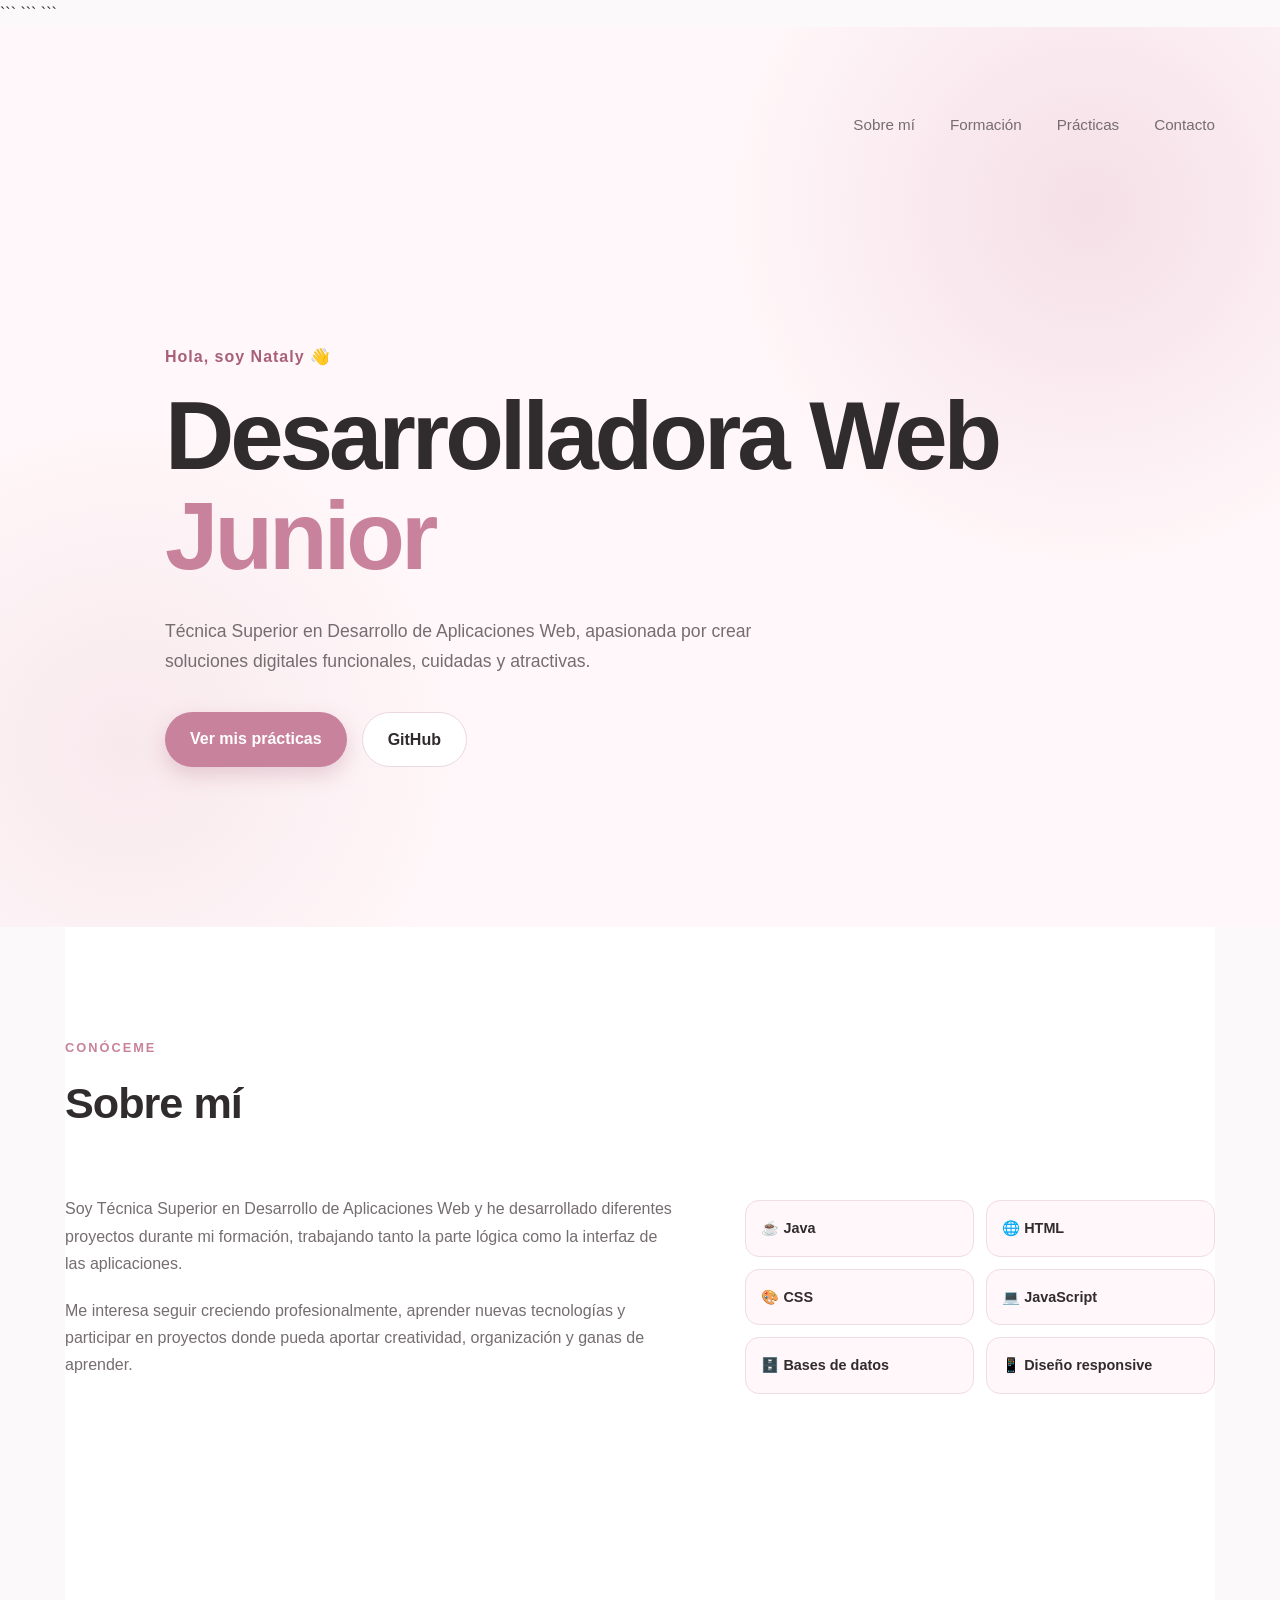
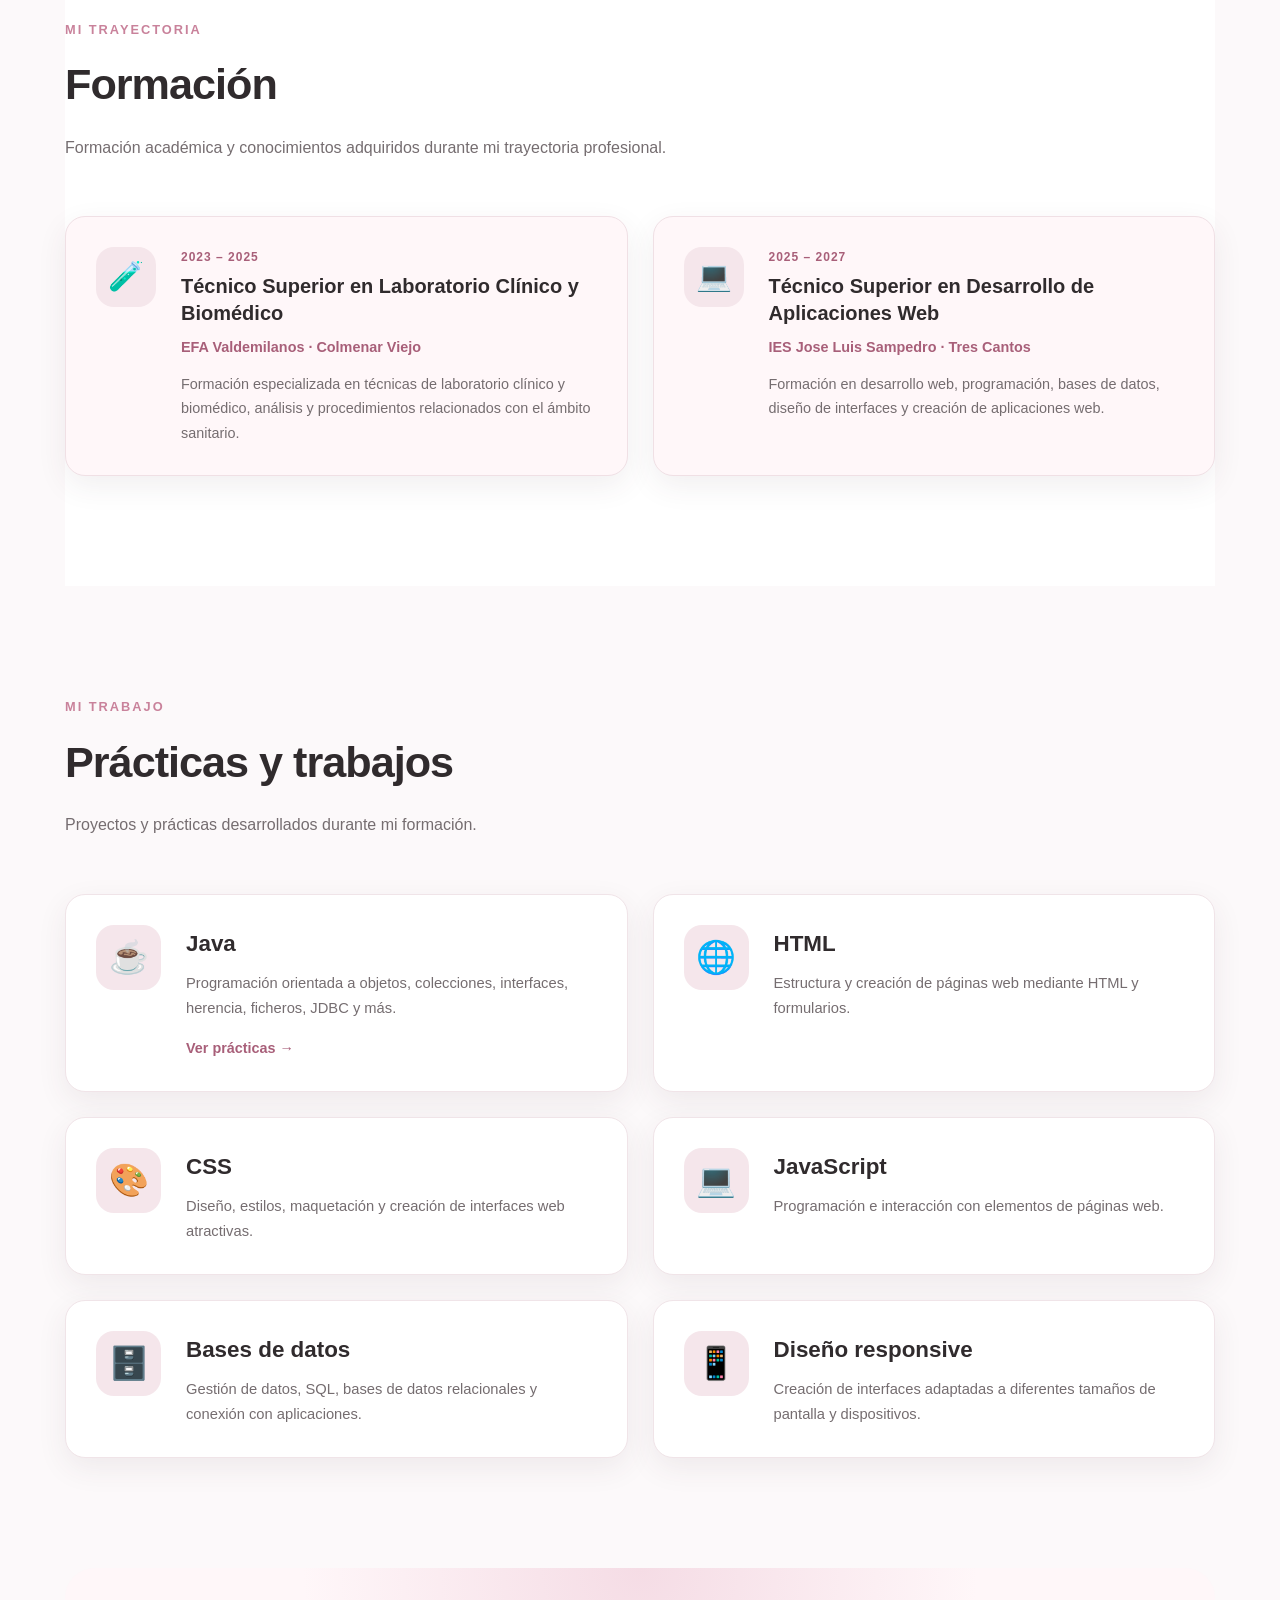
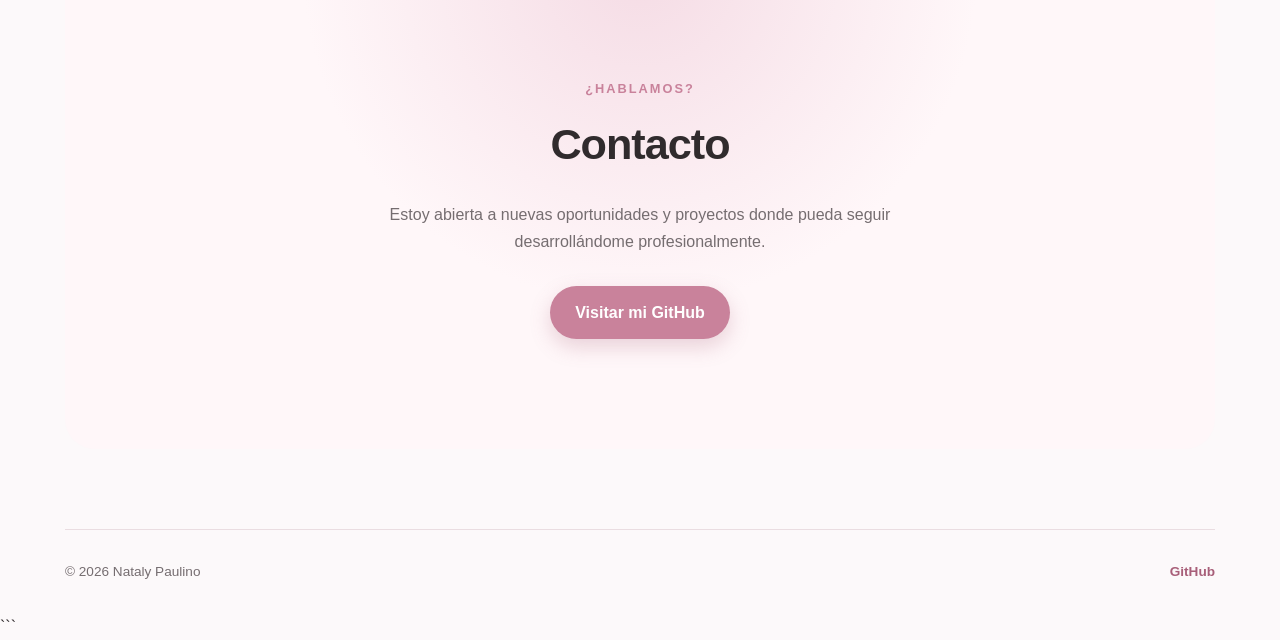
==== commit c9bc2290: "Update index.html" ====
--- a/index.html
+++ b/index.html
@@ -1,441 +1,445 @@
 <!DOCTYPE html>
+
 <html lang="es">
 
 <head>
     <meta charset="UTF-8">
     <meta name="viewport" content="width=device-width, initial-scale=1.0">
 
-    <title>Nataly Paulino | Portfolio</title>
-
-    <link rel="stylesheet" href="css/style.css">
+```
+<title>Nataly Paulino | Portfolio</title>
+
+<link rel="stylesheet" href="css/style.css">
+```
+
 </head>
 
 <body>
 
-    <!-- ==================== CABECERA ==================== -->
-
-    <header class="hero">
-
-        <nav class="navbar">
-
-            <a href="index.html" class="logo">
-                Nataly<span>.</span>
+```
+<!-- ==================== CABECERA ==================== -->
+
+<header class="hero">
+
+    <nav class="navbar">
+
+        <a href="index.html" class="logo">
+        </a>
+
+        <div class="nav-links">
+            <a href="#sobre-mi">Sobre mí</a>
+            <a href="#formacion">Formación</a>
+            <a href="#practicas">Prácticas</a>
+            <a href="#contacto">Contacto</a>
+        </div>
+
+    </nav>
+
+
+    <div class="hero-content">
+
+        <p class="saludo">
+            Hola, soy Nataly 👋
+        </p>
+
+        <h1>
+            Desarrolladora Web
+            <span>Junior</span>
+        </h1>
+
+        <p class="descripcion">
+            Técnica Superior en Desarrollo de Aplicaciones Web,
+            apasionada por crear soluciones digitales funcionales,
+            cuidadas y atractivas.
+        </p>
+
+
+        <div class="hero-buttons">
+
+            <a href="#practicas" class="btn principal">
+                Ver mis prácticas
             </a>
 
-            <div class="nav-links">
-                <a href="#sobre-mi">Sobre mí</a>
-                <a href="#formacion">Formación</a>
-                <a href="#practicas">Prácticas</a>
-                <a href="#contacto">Contacto</a>
-            </div>
-
-        </nav>
-
-
-        <div class="hero-content">
-
-            <p class="saludo">
-                Hola, soy Nataly 👋
+            <a href="https://github.com/natalipaulino13"
+               target="_blank"
+               class="btn secundario">
+                GitHub
+            </a>
+
+        </div>
+
+    </div>
+
+</header>
+
+
+<!-- ==================== SOBRE MÍ ==================== -->
+
+<section id="sobre-mi" class="section sobre-mi">
+
+    <div class="section-title">
+
+        <p>Conóceme</p>
+
+        <h2>Sobre mí</h2>
+
+    </div>
+
+
+    <div class="about-content">
+
+        <div class="about-text">
+
+            <p>
+                Soy Técnica Superior en Desarrollo de Aplicaciones Web
+                y he desarrollado diferentes proyectos durante mi
+                formación, trabajando tanto la parte lógica como la
+                interfaz de las aplicaciones.
             </p>
 
-            <h1>
-                Desarrolladora Web
-                <span>Junior</span>
-            </h1>
-
-            <p class="descripcion">
-                Técnica Superior en Desarrollo de Aplicaciones Web,
-                apasionada por crear soluciones digitales funcionales,
-                cuidadas y atractivas.
+            <p>
+                Me interesa seguir creciendo profesionalmente,
+                aprender nuevas tecnologías y participar en proyectos
+                donde pueda aportar creatividad, organización y ganas
+                de aprender.
             </p>
 
-
-            <div class="hero-buttons">
-
-                <a href="#practicas" class="btn principal">
-                    Ver mis prácticas
-                </a>
-
-                <a href="https://github.com/natalipaulino13"
-                   target="_blank"
-                   class="btn secundario">
-                    GitHub
-                </a>
-
-            </div>
-
-        </div>
-
-    </header>
-
-
-    <!-- ==================== SOBRE MÍ ==================== -->
-
-    <section id="sobre-mi" class="section sobre-mi">
-
-        <div class="section-title">
-
-            <p>Conóceme</p>
-
-            <h2>Sobre mí</h2>
-
-        </div>
-
-
-        <div class="about-content">
-
-            <div class="about-text">
-
-                <p>
-                    Soy Técnica Superior en Desarrollo de Aplicaciones Web
-                    y he desarrollado diferentes proyectos durante mi
-                    formación, trabajando tanto la parte lógica como la
-                    interfaz de las aplicaciones.
-                </p>
-
-                <p>
-                    Me interesa seguir creciendo profesionalmente,
-                    aprender nuevas tecnologías y participar en proyectos
-                    donde pueda aportar creatividad, organización y ganas
-                    de aprender.
-                </p>
-
-            </div>
-
-
-            <div class="skills">
-
-                <div class="skill">
-                    ☕ Java
-                </div>
-
-                <div class="skill">
-                    🌐 HTML
-                </div>
-
-                <div class="skill">
-                    🎨 CSS
-                </div>
-
-                <div class="skill">
-                    💻 JavaScript
-                </div>
-
-                <div class="skill">
-                    🗄️ Bases de datos
-                </div>
-
-                <div class="skill">
-                    📱 Diseño responsive
-                </div>
-
-            </div>
-
-        </div>
-
-    </section>
-
-
-    <!-- ==================== FORMACIÓN ==================== -->
-
-    <section id="formacion" class="section formacion">
-
-        <div class="section-title">
-
-            <p>Mi trayectoria</p>
-
-            <h2>Formación</h2>
-
-            <span>
-                Formación académica y conocimientos adquiridos
-                durante mi trayectoria profesional.
-            </span>
-
-        </div>
-
-
-        <div class="education-grid">
-
-
-            <!-- LABORATORIO -->
-
-            <article class="education-card">
-
-                <div class="education-icon">
-                    🧪
-                </div>
-
-                <div class="education-content">
-
-                    <p class="education-date">
-                        2023 – 2025
-                    </p>
-
-                    <h3>
-                        Técnico Superior en Laboratorio Clínico y Biomédico
-                    </h3>
-
-                    <p class="education-place">
-                        EFA Valdemilanos · Colmenar Viejo
-                    </p>
-
-                    <p class="education-description">
-                        Formación especializada en técnicas de laboratorio
-                        clínico y biomédico, análisis y procedimientos
-                        relacionados con el ámbito sanitario.
-                    </p>
-
-                </div>
-
-            </article>
-
-
-            <!-- DAW -->
-
-            <article class="education-card">
-
-                <div class="education-icon">
-                    💻
-                </div>
-
-                <div class="education-content">
-
-                    <p class="education-date">
-                        2025 – 2027
-                    </p>
-
-                    <h3>
-                        Técnico Superior en Desarrollo de Aplicaciones Web
-                    </h3>
-
-                    <p class="education-place">
-                        IES San Pedro · Tres Cantos
-                    </p>
-
-                    <p class="education-description">
-                        Formación en desarrollo web, programación,
-                        bases de datos, diseño de interfaces y creación
-                        de aplicaciones web.
-                    </p>
-
-                </div>
-
-            </article>
-
-
-        </div>
-
-    </section>
-
-
-    <!-- ==================== PRÁCTICAS Y TRABAJOS ==================== -->
-
-    <section id="practicas" class="section practicas">
-
-        <div class="section-title">
-
-            <p>Mi trabajo</p>
-
-            <h2>Prácticas y trabajos</h2>
-
-            <span>
-                Proyectos y prácticas desarrollados durante mi formación.
-            </span>
-
-        </div>
-
-
-        <div class="technology-grid">
-
-
-            <!-- JAVA -->
-
-            <a href="practicas/java.html" class="technology-card">
-
-                <div class="technology-icon">
-                    ☕
-                </div>
-
-                <div class="technology-content">
-
-                    <h3>Java</h3>
-
-                    <p>
-                        Programación orientada a objetos, colecciones,
-                        interfaces, herencia, ficheros, JDBC y más.
-                    </p>
-
-                    <span class="technology-link">
-                        Ver prácticas →
-                    </span>
-
-                </div>
-
-            </a>
-
-
-            <!-- HTML -->
-
-            <div class="technology-card">
-
-                <div class="technology-icon">
-                    🌐
-                </div>
-
-                <div class="technology-content">
-
-                    <h3>HTML</h3>
-
-                    <p>
-                        Estructura y creación de páginas web mediante
-                        HTML y formularios.
-                    </p>
-
-                </div>
-
-            </div>
-
-
-            <!-- CSS -->
-
-            <div class="technology-card">
-
-                <div class="technology-icon">
-                    🎨
-                </div>
-
-                <div class="technology-content">
-
-                    <h3>CSS</h3>
-
-                    <p>
-                        Diseño, estilos, maquetación y creación de
-                        interfaces web atractivas.
-                    </p>
-
-                </div>
-
-            </div>
-
-
-            <!-- JAVASCRIPT -->
-
-            <div class="technology-card">
-
-                <div class="technology-icon">
-                    💻
-                </div>
-
-                <div class="technology-content">
-
-                    <h3>JavaScript</h3>
-
-                    <p>
-                        Programación e interacción con elementos
-                        de páginas web.
-                    </p>
-
-                </div>
-
-            </div>
-
-
-            <!-- BASES DE DATOS -->
-
-            <div class="technology-card">
-
-                <div class="technology-icon">
-                    🗄️
-                </div>
-
-                <div class="technology-content">
-
-                    <h3>Bases de datos</h3>
-
-                    <p>
-                        Gestión de datos, SQL, bases de datos relacionales
-                        y conexión con aplicaciones.
-                    </p>
-
-                </div>
-
-            </div>
-
-
-            <!-- RESPONSIVE -->
-
-            <div class="technology-card">
-
-                <div class="technology-icon">
-                    📱
-                </div>
-
-                <div class="technology-content">
-
-                    <h3>Diseño responsive</h3>
-
-                    <p>
-                        Creación de interfaces adaptadas a diferentes
-                        tamaños de pantalla y dispositivos.
-                    </p>
-
-                </div>
-
-            </div>
-
-
-        </div>
-
-    </section>
-
-
-    <!-- ==================== CONTACTO ==================== -->
-
-    <section id="contacto" class="section contacto">
-
-        <div class="section-title">
-
-            <p>¿Hablamos?</p>
-
-            <h2>Contacto</h2>
-
-        </div>
-
-
-        <p>
-            Estoy abierta a nuevas oportunidades y proyectos
-            donde pueda seguir desarrollándome profesionalmente.
-        </p>
-
-
-        <a href="https://github.com/natalipaulino13"
-           target="_blank"
-           class="btn principal">
-
-            Visitar mi GitHub
+        </div>
+
+
+        <div class="skills">
+
+            <div class="skill">
+                ☕ Java
+            </div>
+
+            <div class="skill">
+                🌐 HTML
+            </div>
+
+            <div class="skill">
+                🎨 CSS
+            </div>
+
+            <div class="skill">
+                💻 JavaScript
+            </div>
+
+            <div class="skill">
+                🗄️ Bases de datos
+            </div>
+
+            <div class="skill">
+                📱 Diseño responsive
+            </div>
+
+        </div>
+
+    </div>
+
+</section>
+
+
+<!-- ==================== FORMACIÓN ==================== -->
+
+<section id="formacion" class="section formacion">
+
+    <div class="section-title">
+
+        <p>Mi trayectoria</p>
+
+        <h2>Formación</h2>
+
+        <span>
+            Formación académica y conocimientos adquiridos
+            durante mi trayectoria profesional.
+        </span>
+
+    </div>
+
+
+    <div class="education-grid">
+
+
+        <!-- LABORATORIO -->
+
+        <article class="education-card">
+
+            <div class="education-icon">
+                🧪
+            </div>
+
+            <div class="education-content">
+
+                <p class="education-date">
+                    2023 – 2025
+                </p>
+
+                <h3>
+                    Técnico Superior en Laboratorio Clínico y Biomédico
+                </h3>
+
+                <p class="education-place">
+                    EFA Valdemilanos · Colmenar Viejo
+                </p>
+
+                <p class="education-description">
+                    Formación especializada en técnicas de laboratorio
+                    clínico y biomédico, análisis y procedimientos
+                    relacionados con el ámbito sanitario.
+                </p>
+
+            </div>
+
+        </article>
+
+
+        <!-- DAW -->
+
+        <article class="education-card">
+
+            <div class="education-icon">
+                💻
+            </div>
+
+            <div class="education-content">
+
+                <p class="education-date">
+                    2025 – 2027
+                </p>
+
+                <h3>
+                    Técnico Superior en Desarrollo de Aplicaciones Web
+                </h3>
+
+                <p class="education-place">
+                    IES Jose Luis Sampedro · Tres Cantos
+                </p>
+
+                <p class="education-description">
+                    Formación en desarrollo web, programación,
+                    bases de datos, diseño de interfaces y creación
+                    de aplicaciones web.
+                </p>
+
+            </div>
+
+        </article>
+
+
+    </div>
+
+</section>
+
+
+<!-- ==================== PRÁCTICAS Y TRABAJOS ==================== -->
+
+<section id="practicas" class="section practicas">
+
+    <div class="section-title">
+
+        <p>Mi trabajo</p>
+
+        <h2>Prácticas y trabajos</h2>
+
+        <span>
+            Proyectos y prácticas desarrollados durante mi formación.
+        </span>
+
+    </div>
+
+
+    <div class="technology-grid">
+
+
+        <!-- JAVA -->
+
+        <a href="practicas/java.html" class="technology-card">
+
+            <div class="technology-icon">
+                ☕
+            </div>
+
+            <div class="technology-content">
+
+                <h3>Java</h3>
+
+                <p>
+                    Programación orientada a objetos, colecciones,
+                    interfaces, herencia, ficheros, JDBC y más.
+                </p>
+
+                <span class="technology-link">
+                    Ver prácticas →
+                </span>
+
+            </div>
 
         </a>
 
-    </section>
-
-
-    <!-- ==================== FOOTER ==================== -->
-
-    <footer>
-
-        <p>
-            © 2026 Nataly Paulino
-        </p>
-
-        <a href="https://github.com/natalipaulino13"
-           target="_blank">
-
-            GitHub
-
-        </a>
-
-    </footer>
-
+
+        <!-- HTML -->
+
+        <div class="technology-card">
+
+            <div class="technology-icon">
+                🌐
+            </div>
+
+            <div class="technology-content">
+
+                <h3>HTML</h3>
+
+                <p>
+                    Estructura y creación de páginas web mediante
+                    HTML y formularios.
+                </p>
+
+            </div>
+
+        </div>
+
+
+        <!-- CSS -->
+
+        <div class="technology-card">
+
+            <div class="technology-icon">
+                🎨
+            </div>
+
+            <div class="technology-content">
+
+                <h3>CSS</h3>
+
+                <p>
+                    Diseño, estilos, maquetación y creación de
+                    interfaces web atractivas.
+                </p>
+
+            </div>
+
+        </div>
+
+
+        <!-- JAVASCRIPT -->
+
+        <div class="technology-card">
+
+            <div class="technology-icon">
+                💻
+            </div>
+
+            <div class="technology-content">
+
+                <h3>JavaScript</h3>
+
+                <p>
+                    Programación e interacción con elementos
+                    de páginas web.
+                </p>
+
+            </div>
+
+        </div>
+
+
+        <!-- BASES DE DATOS -->
+
+        <div class="technology-card">
+
+            <div class="technology-icon">
+                🗄️
+            </div>
+
+            <div class="technology-content">
+
+                <h3>Bases de datos</h3>
+
+                <p>
+                    Gestión de datos, SQL, bases de datos relacionales
+                    y conexión con aplicaciones.
+                </p>
+
+            </div>
+
+        </div>
+
+
+        <!-- RESPONSIVE -->
+
+        <div class="technology-card">
+
+            <div class="technology-icon">
+                📱
+            </div>
+
+            <div class="technology-content">
+
+                <h3>Diseño responsive</h3>
+
+                <p>
+                    Creación de interfaces adaptadas a diferentes
+                    tamaños de pantalla y dispositivos.
+                </p>
+
+            </div>
+
+        </div>
+
+
+    </div>
+
+</section>
+
+
+<!-- ==================== CONTACTO ==================== -->
+
+<section id="contacto" class="section contacto">
+
+    <div class="section-title">
+
+        <p>¿Hablamos?</p>
+
+        <h2>Contacto</h2>
+
+    </div>
+
+
+    <p>
+        Estoy abierta a nuevas oportunidades y proyectos
+        donde pueda seguir desarrollándome profesionalmente.
+    </p>
+
+
+    <a href="https://github.com/natalipaulino13"
+       target="_blank"
+       class="btn principal">
+
+        Visitar mi GitHub
+
+    </a>
+
+</section>
+
+
+<!-- ==================== FOOTER ==================== -->
+
+<footer>
+
+    <p>
+        © 2026 Nataly Paulino
+    </p>
+
+    <a href="https://github.com/natalipaulino13"
+       target="_blank">
+
+        GitHub
+
+    </a>
+
+</footer>
+```
 
 </body>
 
--- a/css/style.css
+++ b/css/style.css
@@ -256,6 +256,9 @@
     color: var(--texto-suave);
 }
 
+
+/* ---------- TECNOLOGÍAS SOBRE MÍ ---------- */
+
 .skills {
     display: grid;
     grid-template-columns: 1fr 1fr;
@@ -273,11 +276,7 @@
     font-size: 0.9rem;
     font-weight: bold;
 
-    transition:
-        transform 0.3s,
-        box-shadow 0.3s,
-        background 0.3s,
-        color 0.3s;
+    transition: 0.3s;
 }
 
 .skill:hover {
@@ -286,37 +285,24 @@
 }
 
 
-/* ---------- BOTÓN JAVA ---------- */
-
-.skill-link {
-    cursor: pointer;
-    color: var(--texto);
-}
-
-.skill-link:hover {
-    background: var(--rosa-claro);
-    color: var(--rosa-oscuro);
-    transform: translateY(-4px);
-    box-shadow: var(--sombra);
-}
-
-
 /* ---------- FORMACIÓN ---------- */
 
 .formacion {
-    background: var(--fondo);
+    background: var(--blanco);
 }
 
 .education-grid {
     display: grid;
+
     grid-template-columns: repeat(2, 1fr);
+
     gap: 25px;
 }
 
 .education-card {
-    background: var(--blanco);
-
-    border: 1px solid #f0e4e8;
+    background: var(--rosa-suave);
+
+    border: 1px solid #f0e0e5;
 
     border-radius: var(--radio);
 
@@ -334,7 +320,7 @@
 }
 
 .education-card:hover {
-    transform: translateY(-8px);
+    transform: translateY(-6px);
 
     box-shadow: var(--sombra-hover);
 
@@ -360,7 +346,7 @@
     flex: 1;
 }
 
-.education-type {
+.education-date {
     color: var(--rosa-oscuro);
 
     font-size: 0.75rem;
@@ -371,51 +357,52 @@
 
     font-weight: bold;
 
-    margin-bottom: 5px;
+    margin-bottom: 6px;
 }
 
 .education-content h3 {
-    font-size: 1.3rem;
-    line-height: 1.4;
+    font-size: 1.25rem;
+
+    line-height: 1.35;
+
     margin-bottom: 8px;
 }
 
-.education-content h4 {
-    color: var(--texto);
-    font-size: 0.95rem;
-    margin-bottom: 4px;
-}
-
-.education-date {
-    color: var(--rosa);
-    font-size: 0.85rem;
-    font-weight: bold;
-    margin-bottom: 15px;
-}
-
-.education-content p:not(.education-type):not(.education-date) {
-    color: var(--texto-suave);
-    font-size: 0.92rem;
+.education-place {
+    color: var(--rosa-oscuro);
+
+    font-weight: bold;
+
+    font-size: 0.9rem;
+
     margin-bottom: 12px;
 }
 
-
-/* ---------- PROYECTOS ---------- */
+.education-description {
+    color: var(--texto-suave);
+
+    font-size: 0.9rem;
+}
+
+
+/* ---------- PRÁCTICAS Y TRABAJOS ---------- */
 
 .practicas {
     background: var(--fondo);
 }
 
-.projects-grid {
+.technology-grid {
     display: grid;
 
-    grid-template-columns:
-        repeat(2, 1fr);
+    grid-template-columns: repeat(2, 1fr);
 
     gap: 25px;
 }
 
-.project-card {
+
+/* ---------- TARJETAS DE TECNOLOGÍA ---------- */
+
+.technology-card {
     background: var(--blanco);
 
     border: 1px solid #f0e4e8;
@@ -425,6 +412,8 @@
     padding: 30px;
 
     display: flex;
+    align-items: flex-start;
+
     gap: 25px;
 
     box-shadow: var(--sombra);
@@ -435,7 +424,7 @@
         border-color 0.35s;
 }
 
-.project-card:hover {
+.technology-card:hover {
     transform: translateY(-8px);
 
     box-shadow: var(--sombra-hover);
@@ -443,11 +432,15 @@
     border-color: #e4b8c7;
 }
 
-.project-icon {
-    min-width: 60px;
-    height: 60px;
-
-    display: flex;
+
+/* ---------- ICONO TECNOLOGÍA ---------- */
+
+.technology-icon {
+    min-width: 65px;
+    height: 65px;
+
+    display: flex;
+
     align-items: center;
     justify-content: center;
 
@@ -455,75 +448,35 @@
 
     border-radius: 18px;
 
-    font-size: 1.8rem;
-}
-
-.project-content {
+    font-size: 2rem;
+}
+
+
+/* ---------- CONTENIDO TECNOLOGÍA ---------- */
+
+.technology-content {
     flex: 1;
 }
 
-.project-type {
+.technology-content h3 {
+    font-size: 1.4rem;
+
+    margin-bottom: 8px;
+}
+
+.technology-content p {
+    color: var(--texto-suave);
+
+    font-size: 0.92rem;
+}
+
+.technology-link {
+    display: inline-block;
+
+    margin-top: 15px;
+
     color: var(--rosa-oscuro);
 
-    font-size: 0.75rem;
-
-    text-transform: uppercase;
-
-    letter-spacing: 1px;
-
-    font-weight: bold;
-
-    margin-bottom: 5px;
-}
-
-.project-content h3 {
-    font-size: 1.35rem;
-    margin-bottom: 10px;
-}
-
-.project-content p {
-    color: var(--texto-suave);
-
-    font-size: 0.92rem;
-}
-
-
-/* ---------- TAGS ---------- */
-
-.tags {
-    display: flex;
-
-    flex-wrap: wrap;
-
-    gap: 7px;
-
-    margin-top: 18px;
-}
-
-.tags span {
-    background: #faf0f3;
-
-    color: var(--rosa-oscuro);
-
-    padding: 5px 10px;
-
-    border-radius: 20px;
-
-    font-size: 0.72rem;
-
-    font-weight: bold;
-}
-
-
-/* ---------- ENLACE PROYECTO ---------- */
-
-.project-link {
-    display: inline-block;
-
-    margin-top: 22px;
-
-    color: var(--rosa-oscuro);
-
     font-size: 0.9rem;
 
     font-weight: bold;
@@ -531,7 +484,7 @@
     transition: 0.3s;
 }
 
-.project-link:hover {
+.technology-card:hover .technology-link {
     transform: translateX(5px);
 }
 
@@ -600,15 +553,6 @@
 
 /* ---------- RESPONSIVE ---------- */
 
-@media (max-width: 900px) {
-
-    .education-grid {
-        grid-template-columns: 1fr;
-    }
-
-}
-
-
 @media (max-width: 800px) {
 
     .nav-links {
@@ -624,7 +568,11 @@
         gap: 40px;
     }
 
-    .projects-grid {
+    .education-grid {
+        grid-template-columns: 1fr;
+    }
+
+    .technology-grid {
         grid-template-columns: 1fr;
     }
 
@@ -667,11 +615,11 @@
         font-size: 2.2rem;
     }
 
-    .project-card {
+    .education-card {
         flex-direction: column;
     }
 
-    .education-card {
+    .technology-card {
         flex-direction: column;
     }
 
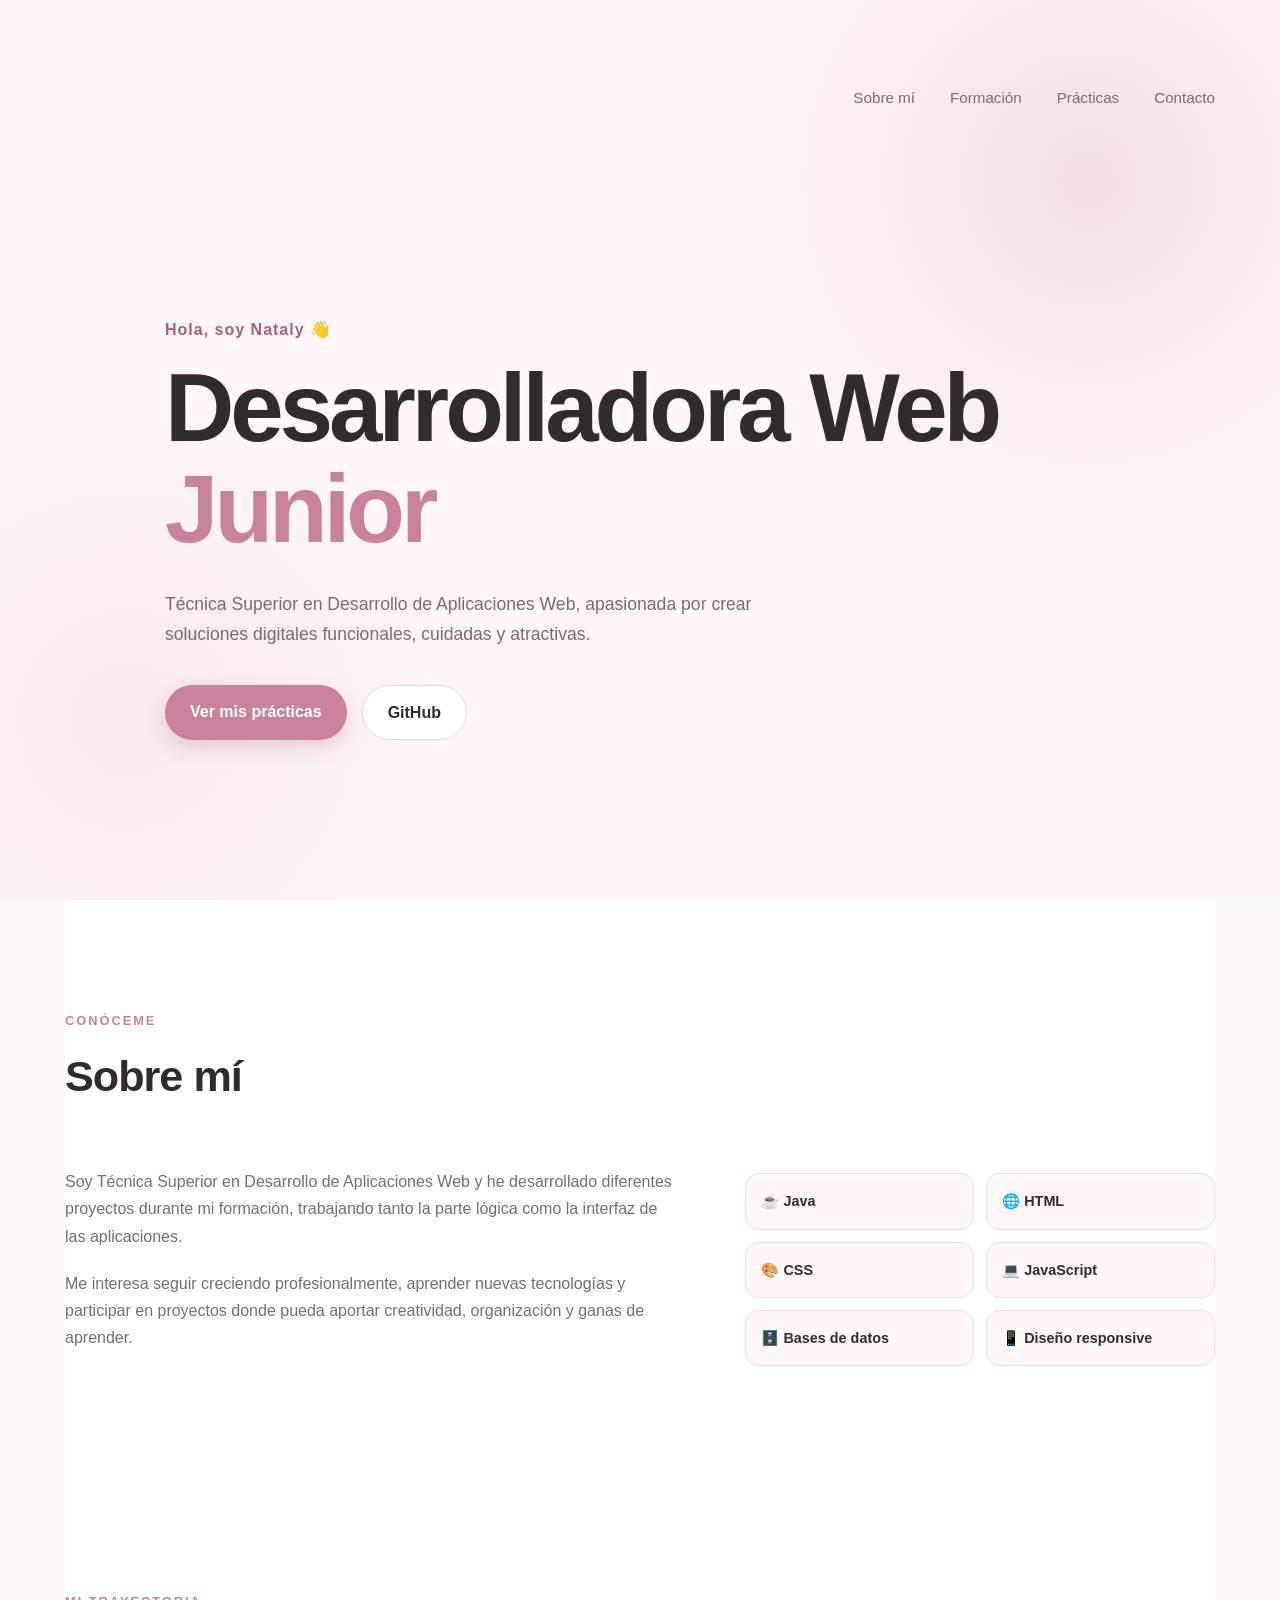
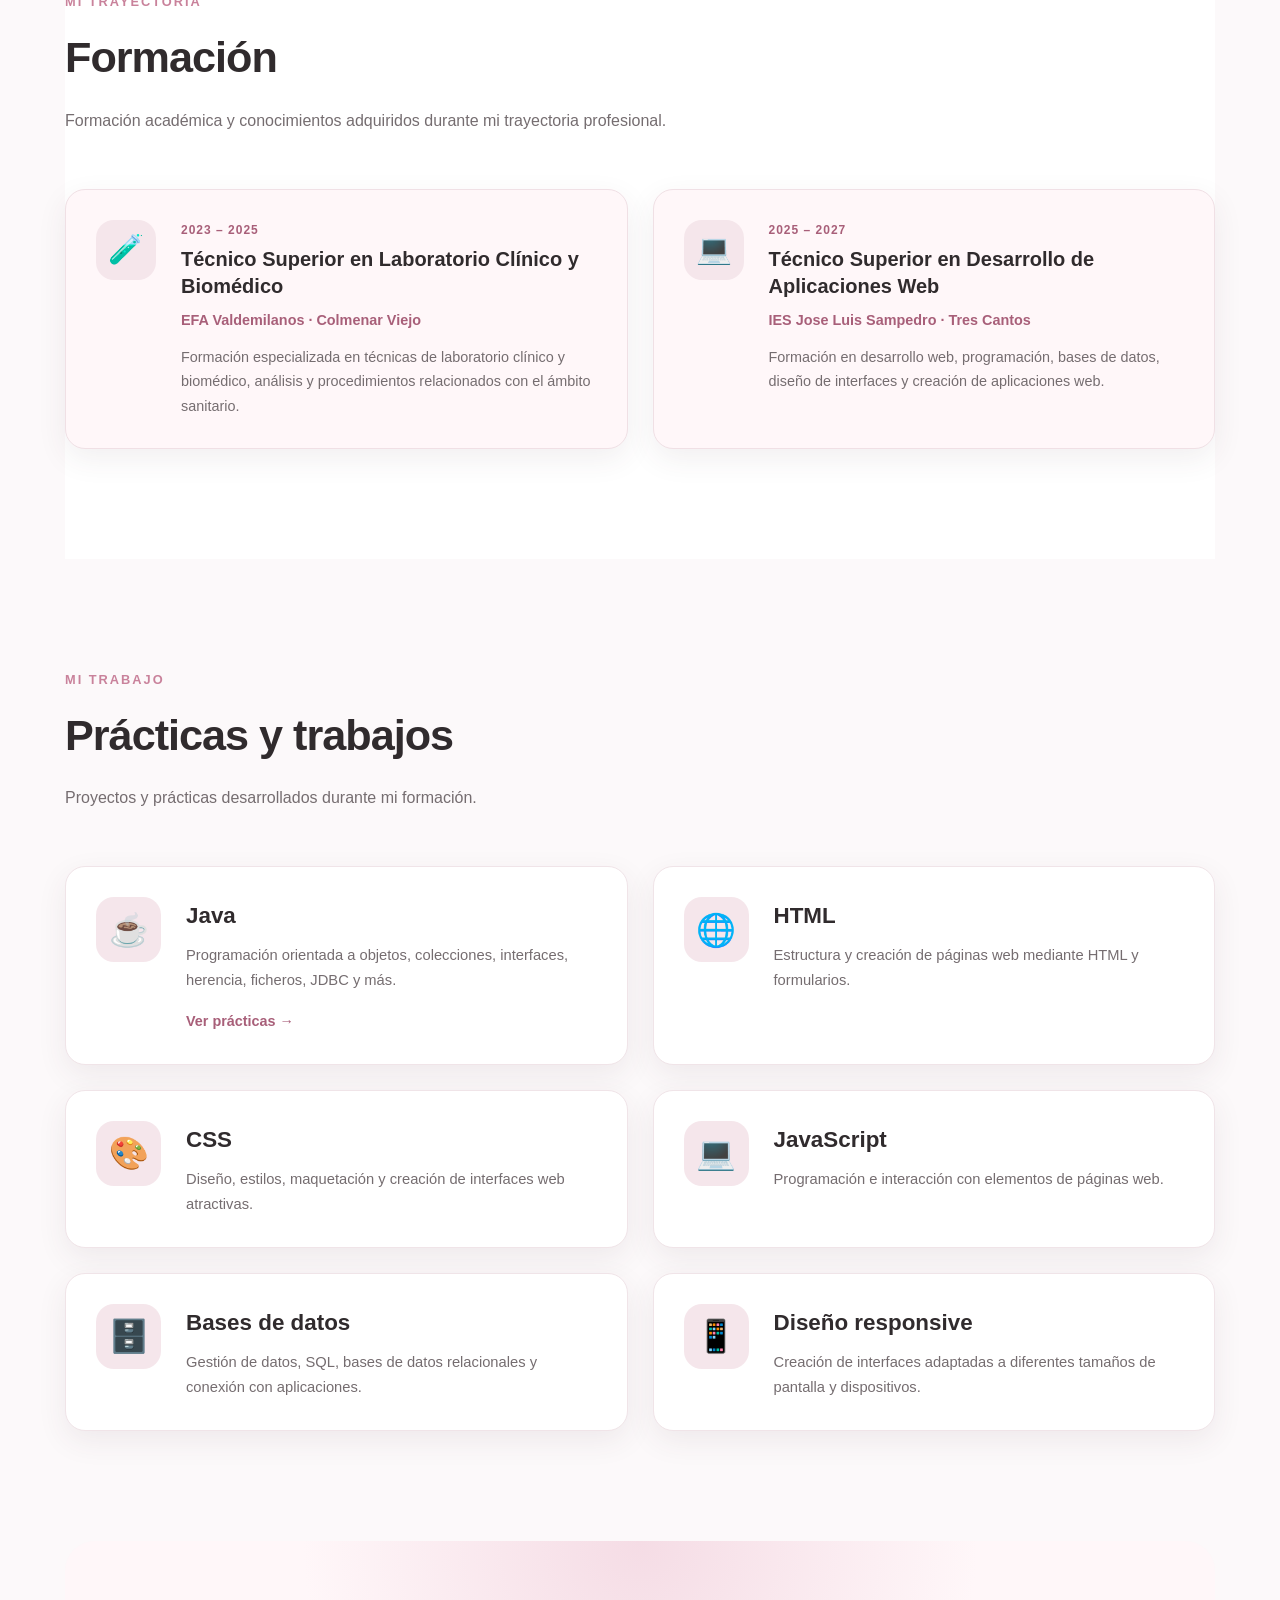
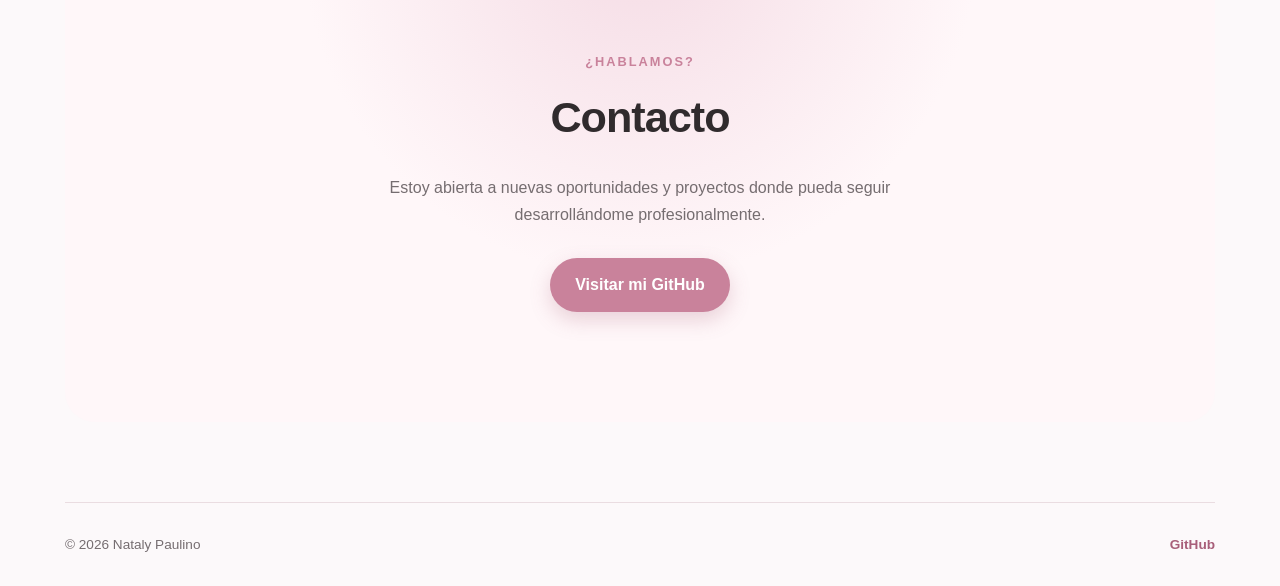
==== commit d679bfd7: "Update index.html" ====
--- a/index.html
+++ b/index.html
@@ -6,17 +6,17 @@
     <meta charset="UTF-8">
     <meta name="viewport" content="width=device-width, initial-scale=1.0">
 
-```
+
 <title>Nataly Paulino | Portfolio</title>
 
 <link rel="stylesheet" href="css/style.css">
-```
+
 
 </head>
 
 <body>
 
-```
+
 <!-- ==================== CABECERA ==================== -->
 
 <header class="hero">
@@ -439,7 +439,7 @@
     </a>
 
 </footer>
-```
+
 
 </body>
 
